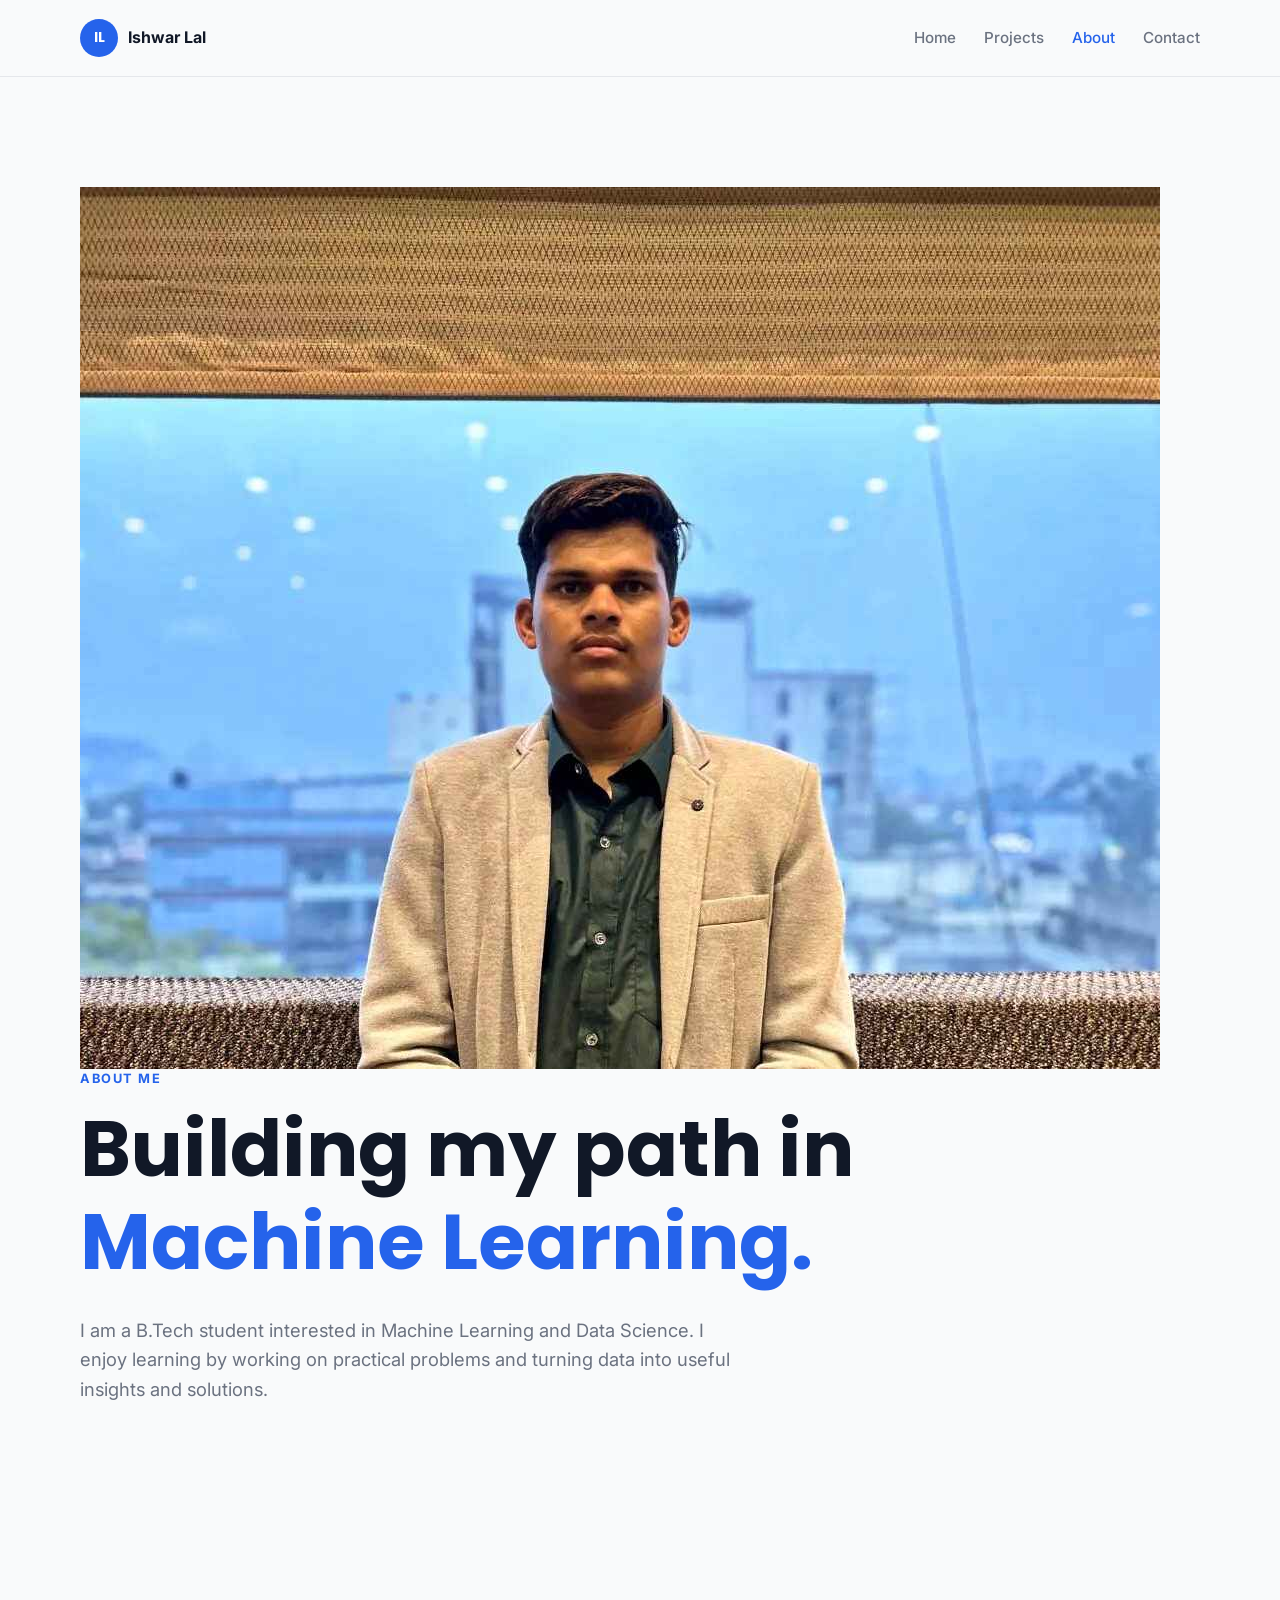
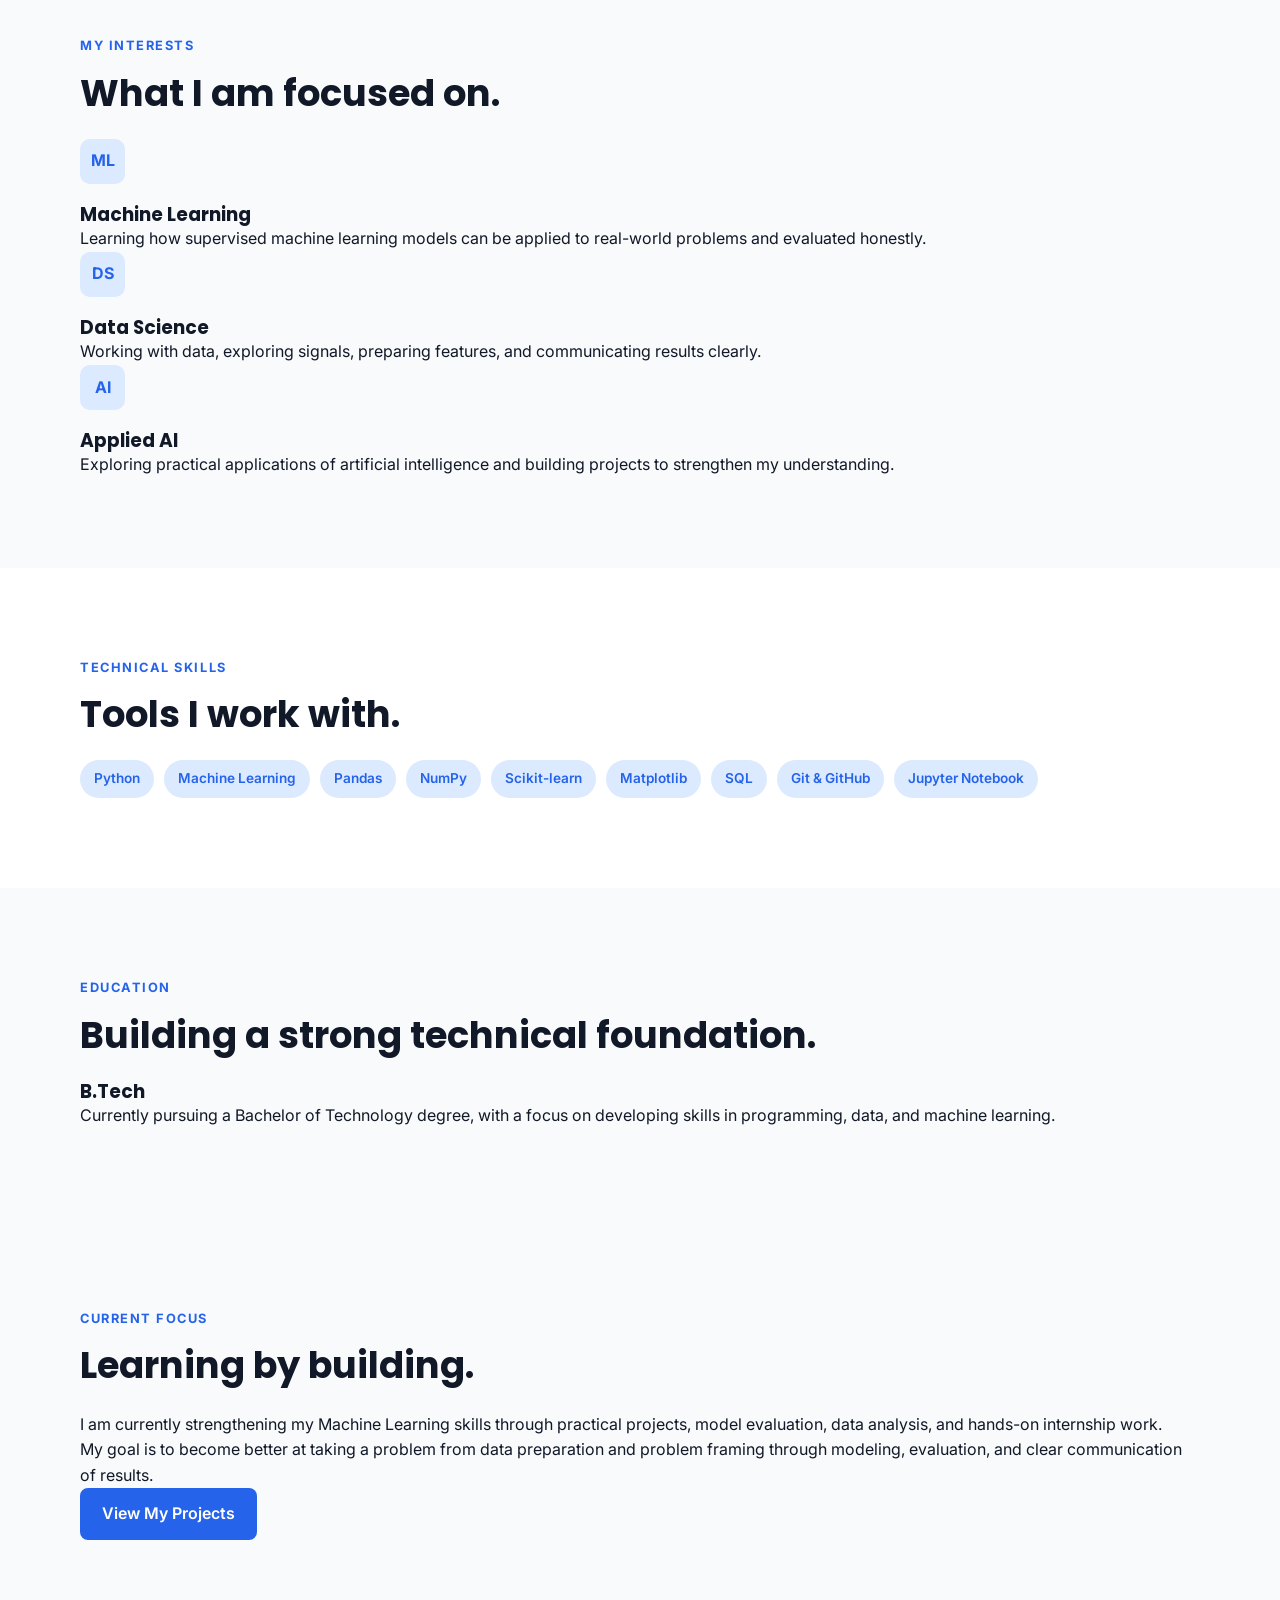
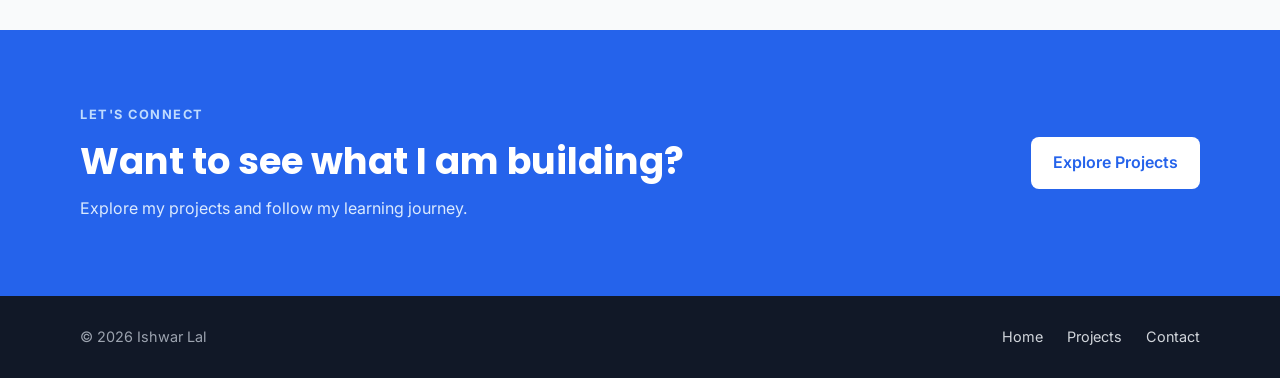
==== about.html @ 66b906fd "Create about page" ====
<!DOCTYPE html>
<html lang="en">
<head>
    <meta charset="UTF-8">
    <meta name="viewport" content="width=device-width, initial-scale=1.0">

    <title>About | Ishwar Lal</title>

    <link rel="stylesheet" href="css/style.css">
</head>

<body>

    <!-- Navigation -->
    <header class="navbar">
        <div class="container nav-content">

            <a href="index.html" class="logo">
                <span class="logo-mark">IL</span>
                <span>Ishwar Lal</span>
            </a>

            <nav>
                <a href="index.html">Home</a>
                <a href="projects.html">Projects</a>
                <a href="about.html" class="active">About</a>
                <a href="contact.html">Contact</a>
            </nav>

        </div>
    </header>


    <main>

        <!-- About Hero -->
        <section class="hero about-hero">

            <div class="container about-intro">

                <div class="about-photo">
                    <img
                        src="profile.jpeg"
                        alt="Ishwar Lal"
                    >
                </div>

                <div class="about-text">

                    <p class="eyebrow">ABOUT ME</p>

                    <h1>
                        Building my path in
                        <span>Machine Learning.</span>
                    </h1>

                    <p class="hero-description">
                        I am a B.Tech student interested in Machine Learning
                        and Data Science. I enjoy learning by working on
                        practical problems and turning data into useful
                        insights and solutions.
                    </p>

                </div>

            </div>

        </section>


        <!-- Interests -->
        <section class="section">

            <div class="container">

                <p class="section-label">MY INTERESTS</p>

                <h2>
                    What I am focused on.
                </h2>

                <div class="about-grid">

                    <div class="about-card">

                        <div class="skill-icon">ML</div>

                        <h3>Machine Learning</h3>

                        <p>
                            Learning how supervised machine learning models
                            can be applied to real-world problems and
                            evaluated honestly.
                        </p>

                    </div>


                    <div class="about-card">

                        <div class="skill-icon">DS</div>

                        <h3>Data Science</h3>

                        <p>
                            Working with data, exploring signals, preparing
                            features, and communicating results clearly.
                        </p>

                    </div>


                    <div class="about-card">

                        <div class="skill-icon">AI</div>

                        <h3>Applied AI</h3>

                        <p>
                            Exploring practical applications of artificial
                            intelligence and building projects to strengthen
                            my understanding.
                        </p>

                    </div>

                </div>

            </div>

        </section>


        <!-- Technical Skills -->
        <section class="section featured-section">

            <div class="container">

                <p class="section-label">TECHNICAL SKILLS</p>

                <h2>
                    Tools I work with.
                </h2>

                <div class="tool-list">

                    <span>Python</span>
                    <span>Machine Learning</span>
                    <span>Pandas</span>
                    <span>NumPy</span>
                    <span>Scikit-learn</span>
                    <span>Matplotlib</span>
                    <span>SQL</span>
                    <span>Git & GitHub</span>
                    <span>Jupyter Notebook</span>

                </div>

            </div>

        </section>


        <!-- Education -->
        <section class="section">

            <div class="container about-wide">

                <p class="section-label">EDUCATION</p>

                <h2>
                    Building a strong technical foundation.
                </h2>

                <div class="education-card">

                    <h3>B.Tech</h3>

                    <p>
                        Currently pursuing a Bachelor of Technology degree,
                        with a focus on developing skills in programming,
                        data, and machine learning.
                    </p>

                </div>

            </div>

        </section>


        <!-- Current Focus -->
        <section class="section current-focus">

            <div class="container about-wide">

                <p class="section-label">CURRENT FOCUS</p>

                <h2>
                    Learning by building.
                </h2>

                <p>
                    I am currently strengthening my Machine Learning skills
                    through practical projects, model evaluation, data
                    analysis, and hands-on internship work.
                </p>

                <p>
                    My goal is to become better at taking a problem from
                    data preparation and problem framing through modeling,
                    evaluation, and clear communication of results.
                </p>

                <a href="projects.html" class="btn btn-primary">
                    View My Projects
                </a>

            </div>

        </section>


        <!-- CTA -->
        <section class="cta-section">

            <div class="container cta-content">

                <div>

                    <p class="section-label">LET'S CONNECT</p>

                    <h2>
                        Want to see what I am building?
                    </h2>

                    <p>
                        Explore my projects and follow my learning journey.
                    </p>

                </div>

                <a href="projects.html" class="btn btn-light">
                    Explore Projects
                </a>

            </div>

        </section>

    </main>


    <!-- Footer -->
    <footer class="footer">

        <div class="container footer-content">

            <p>
                © 2026 Ishwar Lal
            </p>

            <div>
                <a href="index.html">Home</a>
                <a href="projects.html">Projects</a>
                <a href="contact.html">Contact</a>
            </div>

        </div>

    </footer>

</body>
</html>
---- css/style.css ----
@import url('https://fonts.googleapis.com/css2?family=Inter:wght@400;500;600;700&family=Poppins:wght@600;700&display=swap');


/* ==============================
   DESIGN TOKENS
   ============================== */

:root {
    --primary: #2563EB;
    --text: #111827;
    --background: #F9FAFB;
    --accent: #10B981;
    --white: #FFFFFF;
    --border: #E5E7EB;
    --muted: #6B7280;
}


/* ==============================
   RESET
   ============================== */

* {
    margin: 0;
    padding: 0;
    box-sizing: border-box;
}

html {
    scroll-behavior: smooth;
}

body {
    font-family: "Inter", sans-serif;
    color: var(--text);
    background: var(--background);
    line-height: 1.6;
}

a {
    text-decoration: none;
    color: inherit;
}

img {
    max-width: 100%;
    display: block;
}


/* ==============================
   COMMON
   ============================== */

.container {
    width: min(1120px, 90%);
    margin: 0 auto;
}

h1,
h2,
h3 {
    font-family: "Poppins", sans-serif;
    line-height: 1.2;
}

h2 {
    font-size: 2.3rem;
    margin-bottom: 24px;
}

.section {
    padding: 90px 0;
}

.section-label,
.eyebrow {
    color: var(--primary);
    font-size: 0.8rem;
    font-weight: 700;
    letter-spacing: 0.12em;
    margin-bottom: 14px;
}


/* ==============================
   NAVBAR
   ============================== */

.navbar {
    background: var(--background);
    border-bottom: 1px solid var(--border);
    position: sticky;
    top: 0;
    z-index: 100;
}

.nav-content {
    min-height: 76px;
    display: flex;
    align-items: center;
    justify-content: space-between;
}

.logo {
    display: flex;
    align-items: center;
    gap: 10px;
    font-weight: 700;
}

.logo-mark {
    width: 38px;
    height: 38px;
    border-radius: 50%;
    background: var(--primary);
    color: var(--white);
    display: grid;
    place-items: center;
    font-family: "Poppins", sans-serif;
    font-size: 0.85rem;
}

nav {
    display: flex;
    gap: 28px;
}

nav a {
    color: var(--muted);
    font-size: 0.95rem;
    font-weight: 500;
}

nav a:hover,
nav a.active {
    color: var(--primary);
}


/* ==============================
   HERO
   ============================== */

.hero {
    padding: 110px 0;
}

.hero-content {
    display: grid;
    grid-template-columns: 1.5fr 0.8fr;
    gap: 70px;
    align-items: center;
}

.hero h1 {
    font-size: clamp(2.7rem, 6vw, 5rem);
    max-width: 850px;
    margin-bottom: 28px;
}

.hero h1 span {
    color: var(--primary);
}

.hero-description {
    max-width: 650px;
    color: var(--muted);
    font-size: 1.15rem;
    margin-bottom: 32px;
}

.hero-buttons {
    display: flex;
    gap: 14px;
    flex-wrap: wrap;
}


/* ==============================
   BUTTONS
   ============================== */

.btn {
    display: inline-block;
    padding: 13px 22px;
    border-radius: 8px;
    font-weight: 600;
    transition: 0.2s ease;
}

.btn-primary {
    background: var(--primary);
    color: var(--white);
}

.btn-primary:hover {
    transform: translateY(-2px);
    opacity: 0.92;
}

.btn-secondary {
    border: 1px solid var(--border);
    background: var(--white);
    color: var(--text);
}

.btn-secondary:hover {
    border-color: var(--primary);
    color: var(--primary);
}

.btn-light {
    background: var(--white);
    color: var(--primary);
}


/* ==============================
   HERO CARD
   ============================== */

.hero-card {
    background: var(--white);
    border: 1px solid var(--border);
    border-radius: 20px;
    padding: 45px 30px;
    text-align: center;
    box-shadow: 0 20px 50px rgba(17, 24, 39, 0.08);
}

.monogram {
    width: 120px;
    height: 120px;
    border-radius: 50%;
    background: var(--primary);
    color: var(--white);
    display: grid;
    place-items: center;
    margin: 0 auto 25px;
    font-family: "Poppins", sans-serif;
    font-size: 2.4rem;
    font-weight: 700;
}

.hero-card-title {
    font-family: "Poppins", sans-serif;
    font-weight: 700;
    font-size: 1.2rem;
}

.hero-card-text {
    color: var(--accent);
    margin-top: 6px;
}


/* ==============================
   INTRO
   ============================== */

.intro-grid {
    display: grid;
    grid-template-columns: 1fr 1fr;
    gap: 70px;
    align-items: start;
}

.intro-grid p:not(.section-label) {
    color: var(--muted);
    font-size: 1.05rem;
}


/* ==============================
   FEATURED PROJECT
   ============================== */

.featured-section {
    background: var(--white);
}

.section-heading {
    display: flex;
    align-items: end;
    justify-content: space-between;
    gap: 30px;
    margin-bottom: 35px;
}

.text-link {
    color: var(--primary);
    font-weight: 600;
}

.project-card {
    display: grid;
    grid-template-columns: 1.2fr 0.8fr;
    background: var(--background);
    border: 1px solid var(--border);
    border-radius: 18px;
    overflow: hidden;
}

.project-content {
    padding: 50px;
}

.project-tag {
    color: var(--accent);
    font-size: 0.78rem;
    font-weight: 700;
    letter-spacing: 0.08em;
    margin-bottom: 16px;
}

.project-content h3 {
    font-size: 2rem;
    margin-bottom: 18px;
}

.project-content p:not(.project-tag) {
    color: var(--muted);
    margin-bottom: 28px;
}

.project-visual {
    min-height: 330px;
    background: var(--primary);
    display: grid;
    place-items: center;
}

.visual-box {
    width: 150px;
    height: 150px;
    border: 2px solid rgba(255, 255, 255, 0.5);
    border-radius: 20px;
    display: grid;
    place-items: center;
    color: var(--white);
    font-family: "Poppins", sans-serif;
    font-size: 3rem;
    font-weight: 700;
}


/* ==============================
   SKILLS
   ============================== */

.skills-grid {
    display: grid;
    grid-template-columns: repeat(3, 1fr);
    gap: 22px;
    margin-top: 35px;
}

.skill-card {
    background: var(--white);
    border: 1px solid var(--border);
    border-radius: 14px;
    padding: 30px;
}

.skill-icon {
    width: 45px;
    height: 45px;
    border-radius: 10px;
    background: #DBEAFE;
    color: var(--primary);
    display: grid;
    place-items: center;
    font-weight: 700;
    margin-bottom: 20px;
}

.skill-card h3 {
    margin-bottom: 10px;
}

.skill-card p {
    color: var(--muted);
}


/* ==============================
   CTA
   ============================== */

.cta-section {
    background: var(--primary);
    color: var(--white);
    padding: 75px 0;
}

.cta-content {
    display: flex;
    align-items: center;
    justify-content: space-between;
    gap: 40px;
}

.cta-section .section-label {
    color: #BFDBFE;
}

.cta-section h2 {
    margin-bottom: 12px;
}

.cta-section p:not(.section-label) {
    color: #DBEAFE;
}


/* ==============================
   FOOTER
   ============================== */

.footer {
    background: var(--text);
    color: var(--white);
    padding: 28px 0;
}

.footer-content {
    display: flex;
    justify-content: space-between;
    gap: 20px;
    align-items: center;
}

.footer p {
    color: #9CA3AF;
    font-size: 0.9rem;
}

.footer a {
    color: #D1D5DB;
    margin-left: 20px;
    font-size: 0.9rem;
}

.footer a:hover {
    color: var(--white);
}


/* ==============================
   RESPONSIVE
   ============================== */

@media (max-width: 800px) {

    .nav-content {
        flex-direction: column;
        gap: 15px;
        padding: 15px 0;
    }

    nav {
        gap: 16px;
        flex-wrap: wrap;
        justify-content: center;
    }

    .hero {
        padding: 70px 0;
    }

    .hero-content,
    .intro-grid,
    .project-card {
        grid-template-columns: 1fr;
    }

    .hero-card {
        max-width: 400px;
        margin: 0 auto;
    }

    .skills-grid {
        grid-template-columns: 1fr;
    }

    .section-heading {
        align-items: start;
        flex-direction: column;
    }

    .cta-content {
        flex-direction: column;
        align-items: flex-start;
    }

    .project-content {
        padding: 30px;
    }

    .footer-content {
        flex-direction: column;
    }
}
/* ==============================
   PROJECT CASE STUDY
   ============================== */

.case-section {
    padding: 55px 0;
    border-top: 1px solid var(--border);
    max-width: 900px;
}

.case-section h3 {
    font-size: 1.7rem;
    margin-bottom: 18px;
}

.case-section p {
    color: var(--muted);
    max-width: 800px;
    margin-bottom: 16px;
}


/* ==============================
   RESULTS
   ============================== */

.results-grid {
    display: grid;
    grid-template-columns: repeat(3, 1fr);
    gap: 18px;
    margin: 30px 0 20px;
}

.result-card {
    background: var(--background);
    border: 1px solid var(--border);
    border-radius: 14px;
    padding: 28px 20px;
    text-align: center;
}

.result-number {
    display: block;
    color: var(--primary);
    font-family: "Poppins", sans-serif;
    font-size: 2.3rem;
    font-weight: 700;
}

.result-label {
    display: block;
    color: var(--muted);
    font-size: 0.9rem;
    margin-top: 5px;
}

.result-note {
    font-size: 0.9rem;
}


/* ==============================
   ERROR ANALYSIS
   ============================== */

.error-grid {
    display: grid;
    grid-template-columns: repeat(3, 1fr);
    gap: 18px;
    margin-top: 28px;
}

.error-card {
    background: var(--white);
    border: 1px solid var(--border);
    border-radius: 12px;
    padding: 22px;
}

.error-card strong {
    display: block;
    color: var(--primary);
    font-family: "Poppins", sans-serif;
    margin-bottom: 10px;
}

.error-card p {
    font-size: 0.92rem;
    margin-bottom: 0;
}


/* ==============================
   TOOLS
   ============================== */

.tool-list {
    display: flex;
    flex-wrap: wrap;
    gap: 10px;
    margin-top: 20px;
}

.tool-list span {
    background: #DBEAFE;
    color: var(--primary);
    border-radius: 999px;
    padding: 8px 14px;
    font-size: 0.85rem;
    font-weight: 600;
}


/* ==============================
   PROJECT RESPONSIVE
   ============================== */

@media (max-width: 800px) {

    .results-grid,
    .error-grid {
        grid-template-columns: 1fr;
    }

    .case-section {
        padding: 40px 0;
    }
}
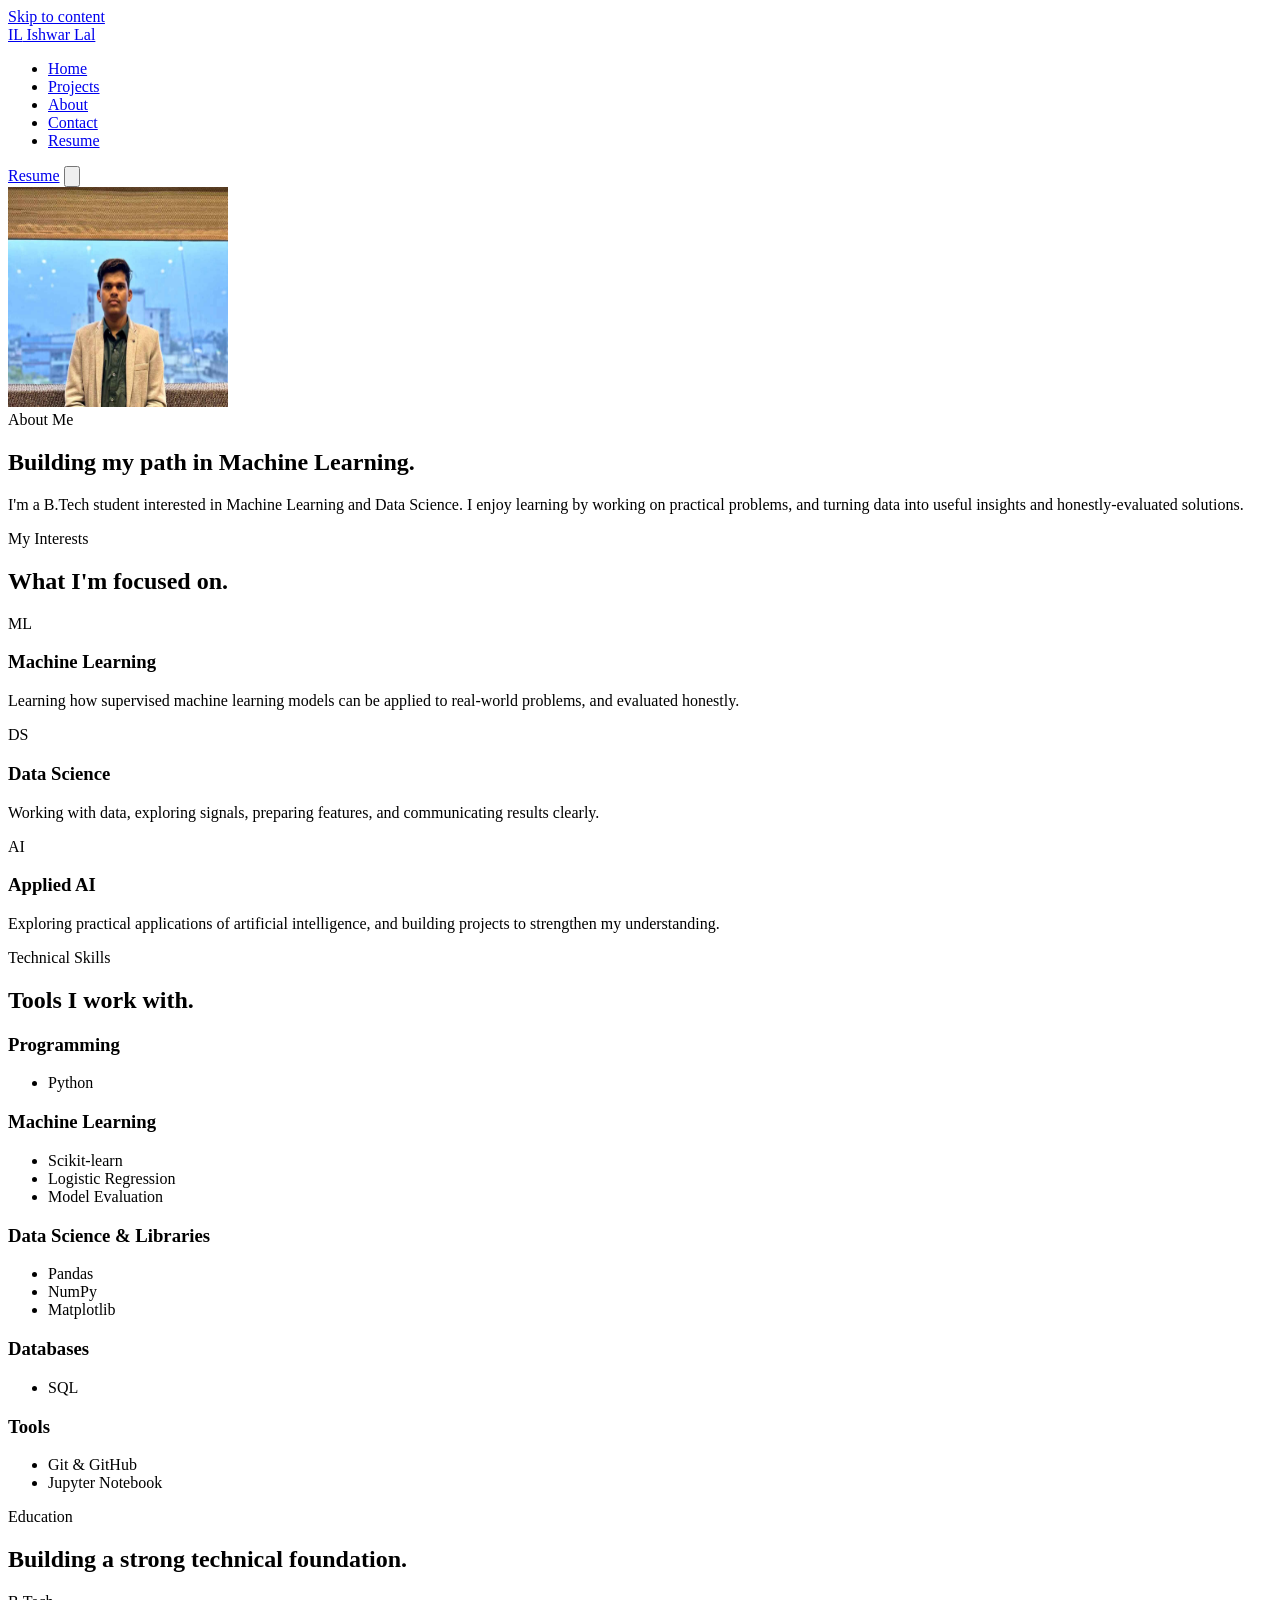
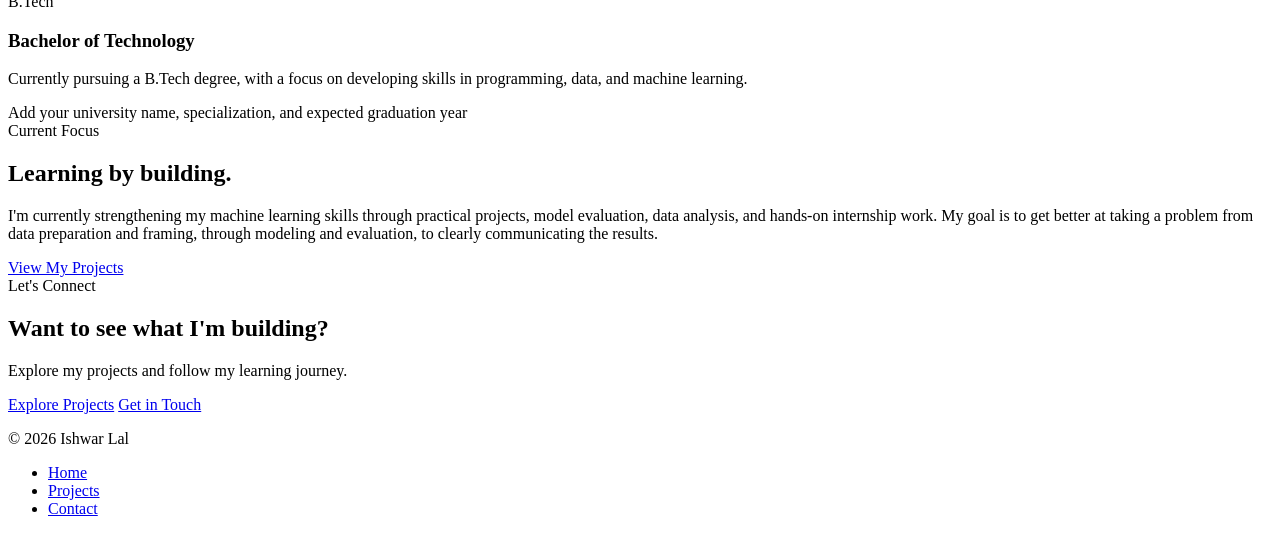
==== commit 21ef43f6: "Refactor about.html with new meta tags and structure Added meta description and preconnect links for" ====
--- a/about.html
+++ b/about.html
@@ -1,274 +1,191 @@
 <!DOCTYPE html>
 <html lang="en">
 <head>
-    <meta charset="UTF-8">
-    <meta name="viewport" content="width=device-width, initial-scale=1.0">
+<meta charset="UTF-8">
+<meta name="viewport" content="width=device-width, initial-scale=1.0">
+<title>About | Ishwar Lal</title>
+<meta name="description" content="About Ishwar Lal — B.Tech student focused on Machine Learning and Data Science, with skills in Python, Scikit-learn, Pandas, and SQL.">
+<link rel="preconnect" href="https://fonts.googleapis.com">
+<link rel="preconnect" href="https://fonts.gstatic.com" crossorigin>
+<link href="https://fonts.googleapis.com/css2?family=Space+Grotesk:wght@500;600;700&family=Inter:wght@400;500;600&family=JetBrains+Mono:wght@400;500;600;700&display=swap" rel="stylesheet">
+<link rel="stylesheet" href="style.css">
+</head>
+<body>
+<a class="skip-link" href="#main">Skip to content</a>
 
-    <title>About | Ishwar Lal</title>
+<header class="site-header">
+  <nav class="nav" aria-label="Primary">
+    <a href="index.html" class="brand">
+      <span class="brand-mark" aria-hidden="true">IL</span>
+      Ishwar Lal
+    </a>
+    <div class="nav-right">
+      <ul class="nav-links" id="nav-links">
+        <li><a href="index.html">Home</a></li>
+        <li><a href="projects.html">Projects</a></li>
+        <li><a href="about.html" aria-current="page">About</a></li>
+        <li><a href="contact.html">Contact</a></li>
+        <li><a class="nav-cta" href="resume.pdf" target="_blank" rel="noopener noreferrer" data-resume-link>Resume</a></li>
+      </ul>
+      <a class="nav-cta desktop-only" href="resume.pdf" target="_blank" rel="noopener noreferrer" data-resume-link>Resume</a>
+      <button class="nav-toggle" id="nav-toggle" aria-label="Toggle navigation menu" aria-expanded="false" aria-controls="nav-links">
+        <svg viewBox="0 0 24 24" fill="none" stroke="currentColor" stroke-width="2" aria-hidden="true"><line x1="3" y1="6" x2="21" y2="6"/><line x1="3" y1="12" x2="21" y2="12"/><line x1="3" y1="18" x2="21" y2="18"/></svg>
+      </button>
+    </div>
+  </nav>
+</header>
 
-    <link rel="stylesheet" href="css/style.css">
-</head>
+<main id="main">
 
-<body>
+  <section>
+    <div class="container">
+      <div class="about-hero reveal">
+        <div class="about-photo">
+          <img src="profile.jpeg" alt="Portrait of Ishwar Lal" width="220" height="220" loading="eager">
+        </div>
+        <div>
+          <span class="eyebrow">About Me</span>
+          <h1>Building my path in Machine Learning.</h1>
+          <p class="lede">I'm a B.Tech student interested in Machine Learning and Data Science. I enjoy learning by working on practical problems, and turning data into useful insights and honestly-evaluated solutions.</p>
+        </div>
+      </div>
+    </div>
+  </section>
 
-    <!-- Navigation -->
-    <header class="navbar">
-        <div class="container nav-content">
+  <!-- INTERESTS -->
+  <section class="section-border-t">
+    <div class="container">
+      <div class="section-head reveal">
+        <span class="eyebrow">My Interests</span>
+        <h2>What I'm focused on.</h2>
+      </div>
+      <div class="tile-grid">
+        <div class="tile reveal">
+          <div class="tile-icon" aria-hidden="true">ML</div>
+          <h3>Machine Learning</h3>
+          <p>Learning how supervised machine learning models can be applied to real-world problems, and evaluated honestly.</p>
+        </div>
+        <div class="tile reveal">
+          <div class="tile-icon" aria-hidden="true">DS</div>
+          <h3>Data Science</h3>
+          <p>Working with data, exploring signals, preparing features, and communicating results clearly.</p>
+        </div>
+        <div class="tile reveal">
+          <div class="tile-icon" aria-hidden="true">AI</div>
+          <h3>Applied AI</h3>
+          <p>Exploring practical applications of artificial intelligence, and building projects to strengthen my understanding.</p>
+        </div>
+      </div>
+    </div>
+  </section>
 
-            <a href="index.html" class="logo">
-                <span class="logo-mark">IL</span>
-                <span>Ishwar Lal</span>
-            </a>
+  <!-- SKILLS -->
+  <section class="section-border-t">
+    <div class="container">
+      <div class="section-head reveal">
+        <span class="eyebrow">Technical Skills</span>
+        <h2>Tools I work with.</h2>
+      </div>
+      <div class="skill-groups">
+        <div class="skill-group reveal">
+          <h3>Programming</h3>
+          <ul class="skill-list">
+            <li>Python</li>
+          </ul>
+        </div>
+        <div class="skill-group reveal">
+          <h3>Machine Learning</h3>
+          <ul class="skill-list">
+            <li>Scikit-learn</li>
+            <li>Logistic Regression</li>
+            <li>Model Evaluation</li>
+          </ul>
+        </div>
+        <div class="skill-group reveal">
+          <h3>Data Science &amp; Libraries</h3>
+          <ul class="skill-list">
+            <li>Pandas</li>
+            <li>NumPy</li>
+            <li>Matplotlib</li>
+          </ul>
+        </div>
+        <div class="skill-group reveal">
+          <h3>Databases</h3>
+          <ul class="skill-list">
+            <li>SQL</li>
+          </ul>
+        </div>
+        <div class="skill-group reveal">
+          <h3>Tools</h3>
+          <ul class="skill-list">
+            <li>Git &amp; GitHub</li>
+            <li>Jupyter Notebook</li>
+          </ul>
+        </div>
+      </div>
+    </div>
+  </section>
 
-            <nav>
-                <a href="index.html">Home</a>
-                <a href="projects.html">Projects</a>
-                <a href="about.html" class="active">About</a>
-                <a href="contact.html">Contact</a>
-            </nav>
+  <!-- EDUCATION -->
+  <section class="section-border-t">
+    <div class="container">
+      <div class="section-head reveal">
+        <span class="eyebrow">Education</span>
+        <h2>Building a strong technical foundation.</h2>
+      </div>
+      <div class="edu-card reveal">
+        <div class="edu-mark" aria-hidden="true">B.Tech</div>
+        <div>
+          <h3>Bachelor of Technology</h3>
+          <p>Currently pursuing a B.Tech degree, with a focus on developing skills in programming, data, and machine learning.</p>
+          <span class="placeholder-text">Add your university name, specialization, and expected graduation year</span>
+        </div>
+      </div>
+    </div>
+  </section>
 
+  <!-- CURRENT FOCUS -->
+  <section class="section-border-t">
+    <div class="container">
+      <div class="section-head reveal">
+        <span class="eyebrow">Current Focus</span>
+        <h2>Learning by building.</h2>
+        <p class="lede">I'm currently strengthening my machine learning skills through practical projects, model evaluation, data analysis, and hands-on internship work. My goal is to get better at taking a problem from data preparation and framing, through modeling and evaluation, to clearly communicating the results.</p>
+        <div class="btn-row">
+          <a href="projects.html" class="btn btn-primary">View My Projects</a>
         </div>
-    </header>
+      </div>
+    </div>
+  </section>
 
+  <!-- CLOSING CTA -->
+  <section class="section-border-t">
+    <div class="container">
+      <div class="cta-band reveal">
+        <span class="eyebrow" style="justify-content:center;">Let's Connect</span>
+        <h2>Want to see what I'm building?</h2>
+        <p class="lede" style="margin-left:auto;margin-right:auto;">Explore my projects and follow my learning journey.</p>
+        <div class="btn-row">
+          <a href="projects.html" class="btn btn-primary">Explore Projects</a>
+          <a href="contact.html" class="btn btn-outline">Get in Touch</a>
+        </div>
+      </div>
+    </div>
+  </section>
 
-    <main>
+</main>
 
-        <!-- About Hero -->
-        <section class="hero about-hero">
+<footer class="site-footer">
+  <div class="container footer-inner">
+    <p>© 2026 Ishwar Lal</p>
+    <ul class="footer-links">
+      <li><a href="index.html">Home</a></li>
+      <li><a href="projects.html">Projects</a></li>
+      <li><a href="contact.html">Contact</a></li>
+    </ul>
+  </div>
+</footer>
 
-            <div class="container about-intro">
-
-                <div class="about-photo">
-                    <img
-                        src="profile.jpeg"
-                        alt="Ishwar Lal"
-                    >
-                </div>
-
-                <div class="about-text">
-
-                    <p class="eyebrow">ABOUT ME</p>
-
-                    <h1>
-                        Building my path in
-                        <span>Machine Learning.</span>
-                    </h1>
-
-                    <p class="hero-description">
-                        I am a B.Tech student interested in Machine Learning
-                        and Data Science. I enjoy learning by working on
-                        practical problems and turning data into useful
-                        insights and solutions.
-                    </p>
-
-                </div>
-
-            </div>
-
-        </section>
-
-
-        <!-- Interests -->
-        <section class="section">
-
-            <div class="container">
-
-                <p class="section-label">MY INTERESTS</p>
-
-                <h2>
-                    What I am focused on.
-                </h2>
-
-                <div class="about-grid">
-
-                    <div class="about-card">
-
-                        <div class="skill-icon">ML</div>
-
-                        <h3>Machine Learning</h3>
-
-                        <p>
-                            Learning how supervised machine learning models
-                            can be applied to real-world problems and
-                            evaluated honestly.
-                        </p>
-
-                    </div>
-
-
-                    <div class="about-card">
-
-                        <div class="skill-icon">DS</div>
-
-                        <h3>Data Science</h3>
-
-                        <p>
-                            Working with data, exploring signals, preparing
-                            features, and communicating results clearly.
-                        </p>
-
-                    </div>
-
-
-                    <div class="about-card">
-
-                        <div class="skill-icon">AI</div>
-
-                        <h3>Applied AI</h3>
-
-                        <p>
-                            Exploring practical applications of artificial
-                            intelligence and building projects to strengthen
-                            my understanding.
-                        </p>
-
-                    </div>
-
-                </div>
-
-            </div>
-
-        </section>
-
-
-        <!-- Technical Skills -->
-        <section class="section featured-section">
-
-            <div class="container">
-
-                <p class="section-label">TECHNICAL SKILLS</p>
-
-                <h2>
-                    Tools I work with.
-                </h2>
-
-                <div class="tool-list">
-
-                    <span>Python</span>
-                    <span>Machine Learning</span>
-                    <span>Pandas</span>
-                    <span>NumPy</span>
-                    <span>Scikit-learn</span>
-                    <span>Matplotlib</span>
-                    <span>SQL</span>
-                    <span>Git & GitHub</span>
-                    <span>Jupyter Notebook</span>
-
-                </div>
-
-            </div>
-
-        </section>
-
-
-        <!-- Education -->
-        <section class="section">
-
-            <div class="container about-wide">
-
-                <p class="section-label">EDUCATION</p>
-
-                <h2>
-                    Building a strong technical foundation.
-                </h2>
-
-                <div class="education-card">
-
-                    <h3>B.Tech</h3>
-
-                    <p>
-                        Currently pursuing a Bachelor of Technology degree,
-                        with a focus on developing skills in programming,
-                        data, and machine learning.
-                    </p>
-
-                </div>
-
-            </div>
-
-        </section>
-
-
-        <!-- Current Focus -->
-        <section class="section current-focus">
-
-            <div class="container about-wide">
-
-                <p class="section-label">CURRENT FOCUS</p>
-
-                <h2>
-                    Learning by building.
-                </h2>
-
-                <p>
-                    I am currently strengthening my Machine Learning skills
-                    through practical projects, model evaluation, data
-                    analysis, and hands-on internship work.
-                </p>
-
-                <p>
-                    My goal is to become better at taking a problem from
-                    data preparation and problem framing through modeling,
-                    evaluation, and clear communication of results.
-                </p>
-
-                <a href="projects.html" class="btn btn-primary">
-                    View My Projects
-                </a>
-
-            </div>
-
-        </section>
-
-
-        <!-- CTA -->
-        <section class="cta-section">
-
-            <div class="container cta-content">
-
-                <div>
-
-                    <p class="section-label">LET'S CONNECT</p>
-
-                    <h2>
-                        Want to see what I am building?
-                    </h2>
-
-                    <p>
-                        Explore my projects and follow my learning journey.
-                    </p>
-
-                </div>
-
-                <a href="projects.html" class="btn btn-light">
-                    Explore Projects
-                </a>
-
-            </div>
-
-        </section>
-
-    </main>
-
-
-    <!-- Footer -->
-    <footer class="footer">
-
-        <div class="container footer-content">
-
-            <p>
-                © 2026 Ishwar Lal
-            </p>
-
-            <div>
-                <a href="index.html">Home</a>
-                <a href="projects.html">Projects</a>
-                <a href="contact.html">Contact</a>
-            </div>
-
-        </div>
-
-    </footer>
-
+<script src="script.js"></script>
 </body>
 </html>
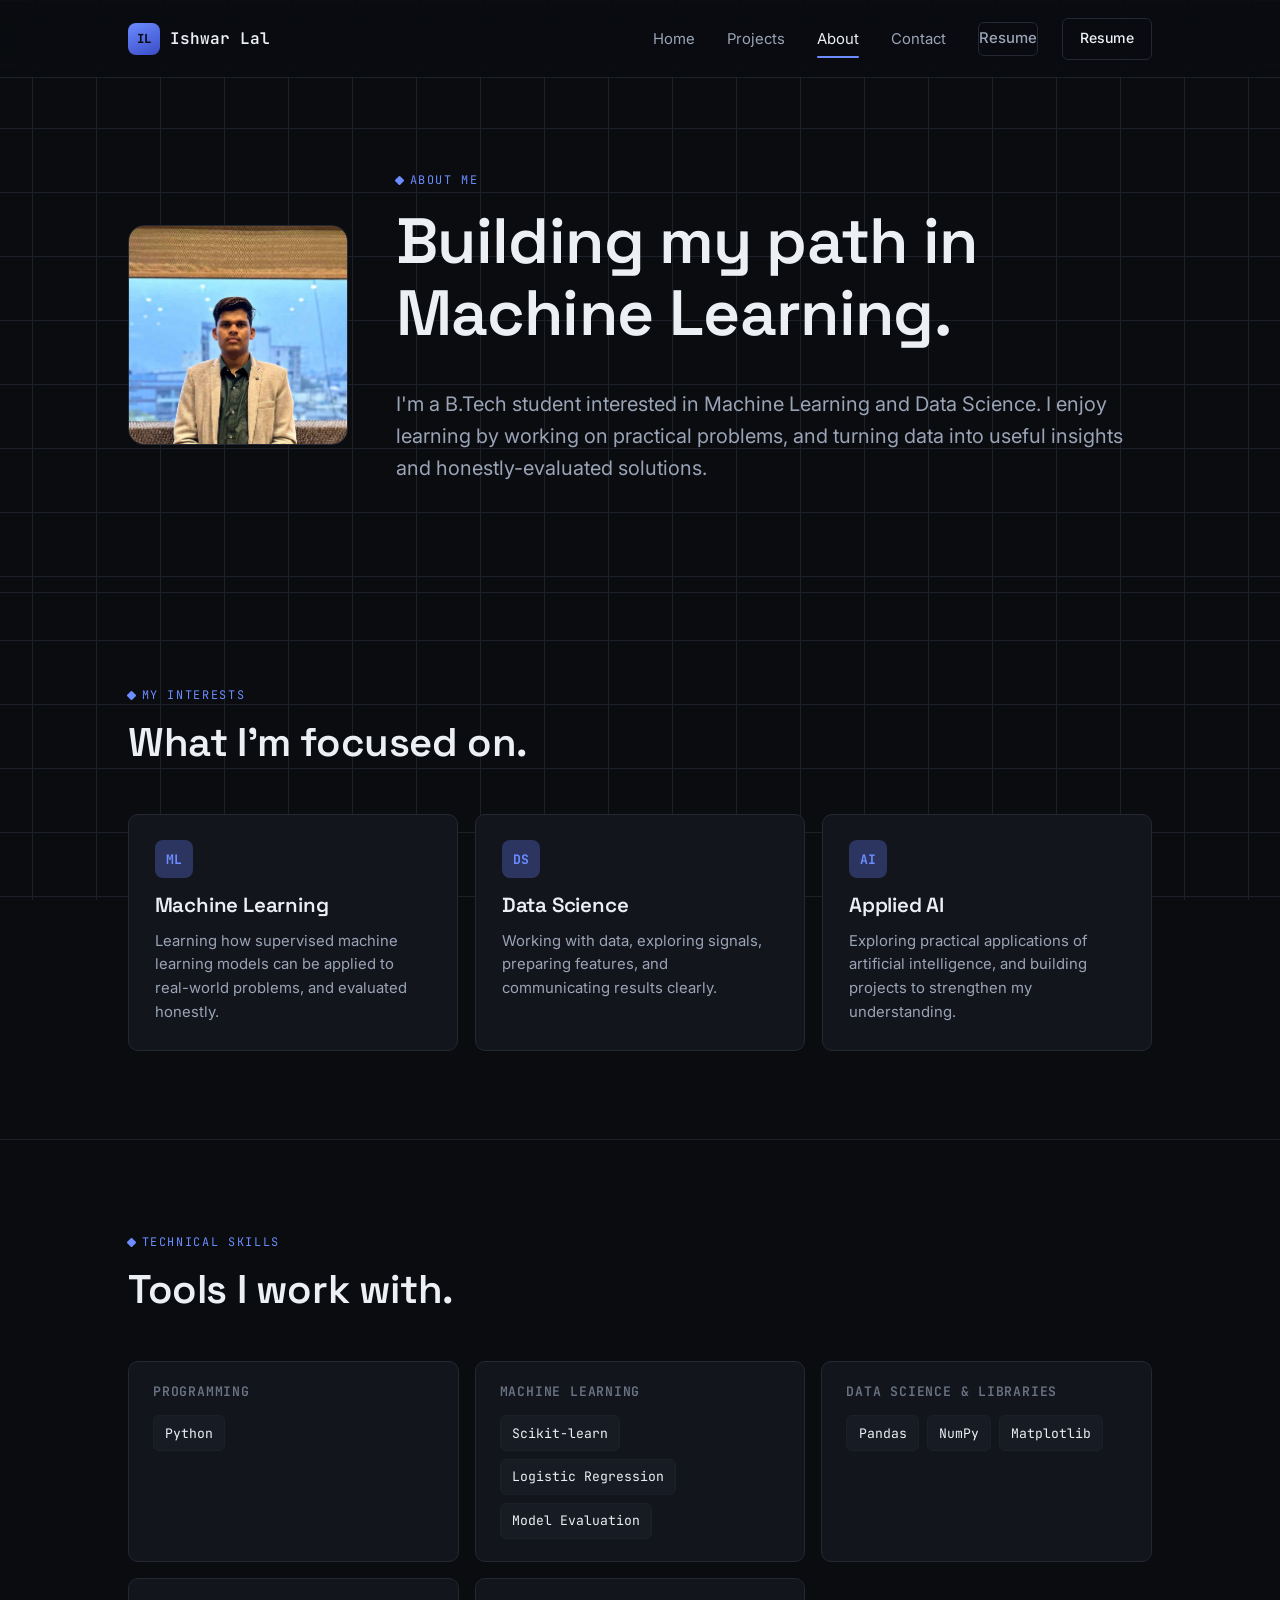
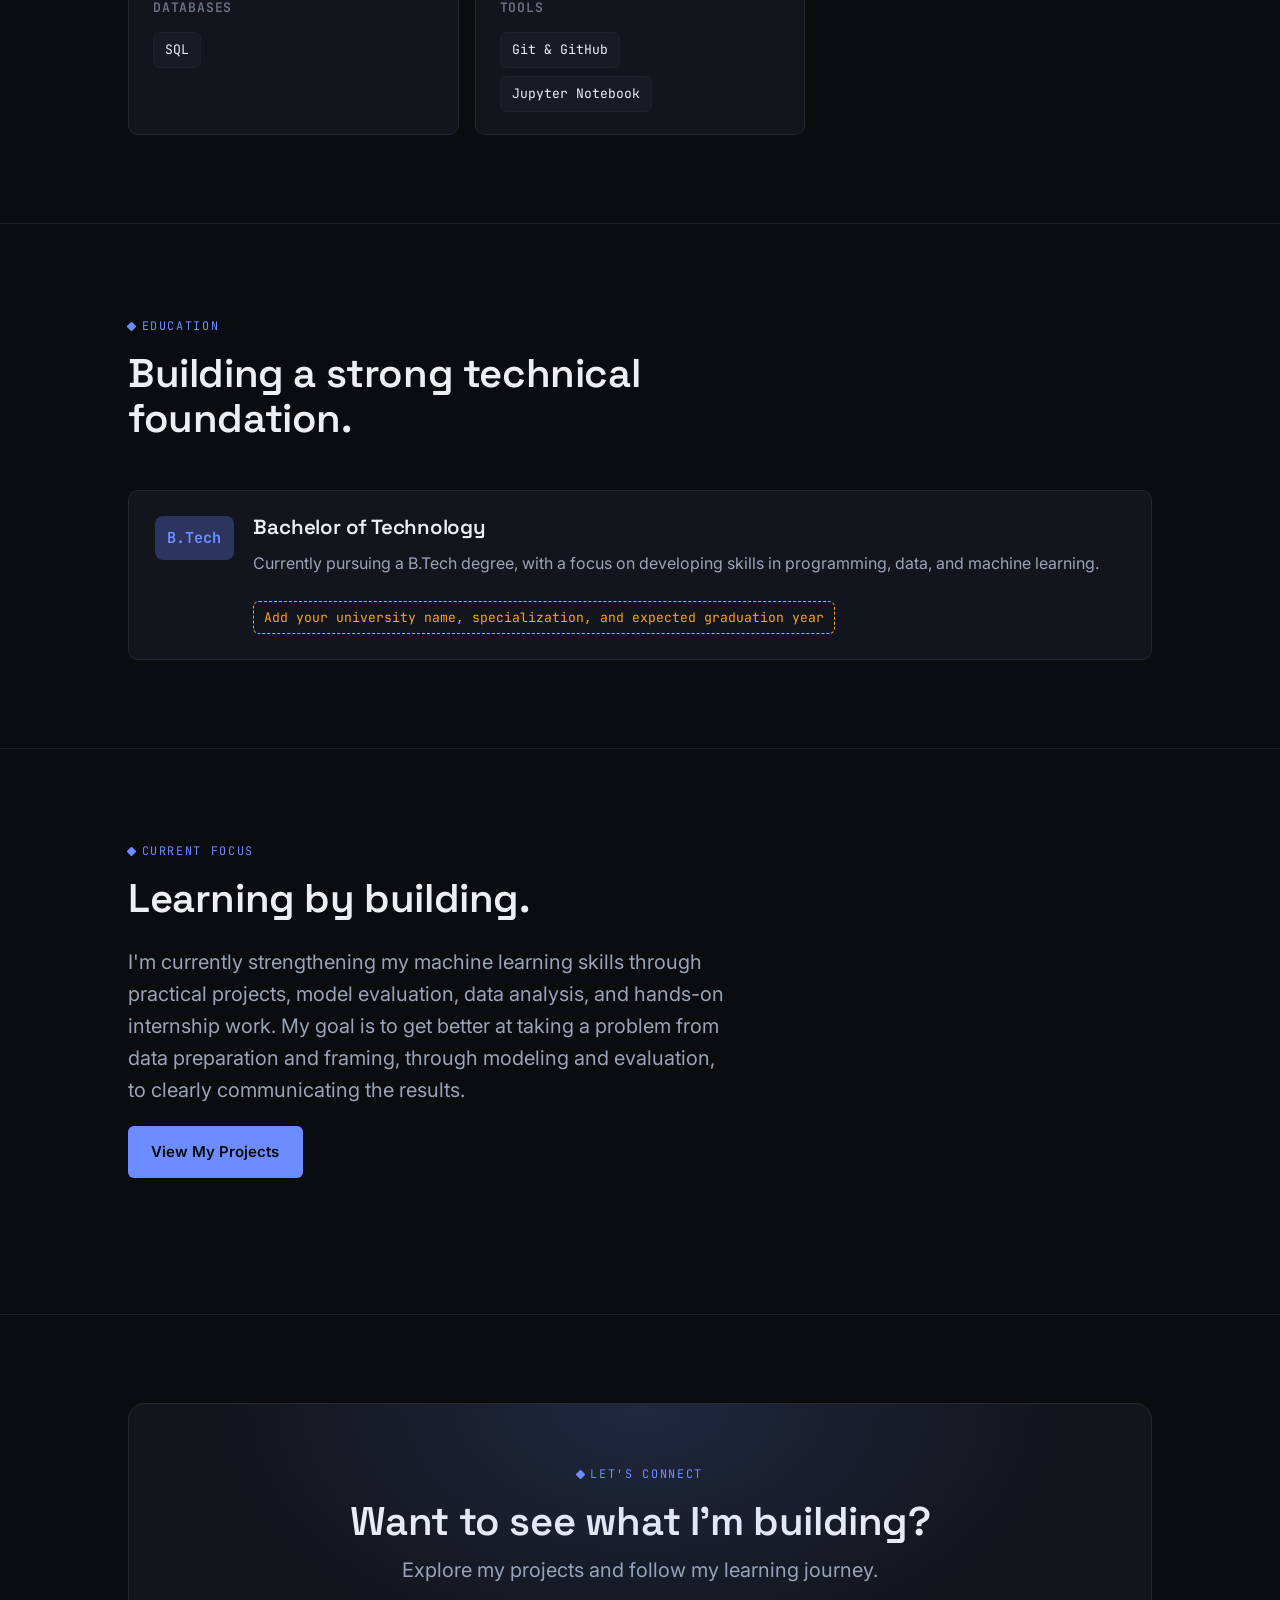
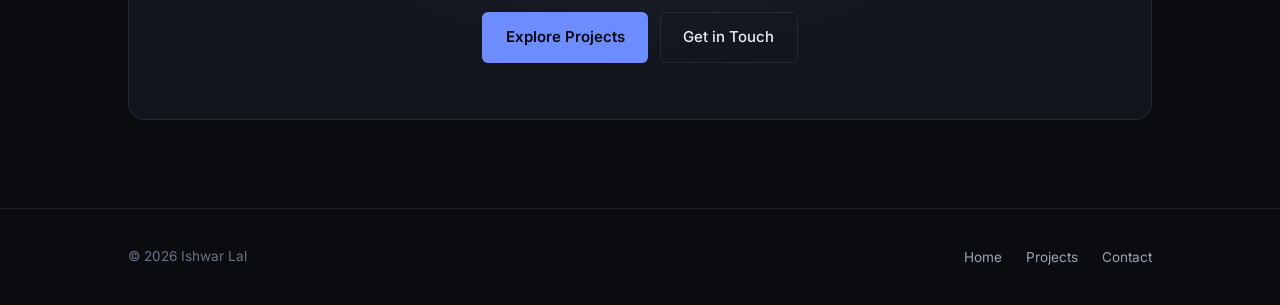
==== commit 63de2c61: "Change Resume link to mobile-resume-item class" ====
--- a/about.html
+++ b/about.html
@@ -25,7 +25,7 @@
         <li><a href="projects.html">Projects</a></li>
         <li><a href="about.html" aria-current="page">About</a></li>
         <li><a href="contact.html">Contact</a></li>
-        <li><a class="nav-cta" href="resume.pdf" target="_blank" rel="noopener noreferrer" data-resume-link>Resume</a></li>
+        <li class="mobile-resume-item"><a class="nav-cta" href="resume.pdf" target="_blank" rel="noopener noreferrer" data-resume-link>Resume</a></li>
       </ul>
       <a class="nav-cta desktop-only" href="resume.pdf" target="_blank" rel="noopener noreferrer" data-resume-link>Resume</a>
       <button class="nav-toggle" id="nav-toggle" aria-label="Toggle navigation menu" aria-expanded="false" aria-controls="nav-links">
--- a/style.css
+++ b/style.css
@@ -0,0 +1,521 @@
+/* ============================================================
+   Ishwar Lal — Portfolio
+   Design tokens
+   ============================================================ */
+:root{
+  /* Color */
+  --bg:            #0A0C10;
+  --bg-raised:     #12151C;
+  --bg-raised-2:   #171B24;
+  --border:        #232833;
+  --border-soft:   #1B2029;
+  --text-primary:  #ECEFF4;
+  --text-secondary:#9AA4B6;
+  --text-muted:    #6B7484;
+  --signal:        #6C8CFF;   /* indigo — baseline / clean signal */
+  --signal-dim:    #2B3560;
+  --flag:          #F5A623;   /* amber — flagged / anomalous data */
+  --flag-dim:      #4A3A19;
+  --good:          #4ADE9A;
+
+  /* Type */
+  --font-display: 'Space Grotesk', 'Segoe UI', sans-serif;
+  --font-body:    'Inter', 'Segoe UI', sans-serif;
+  --font-mono:    'JetBrains Mono', 'Consolas', monospace;
+
+  /* Layout */
+  --max-w: 1120px;
+  --gutter: clamp(1.25rem, 4vw, 3rem);
+  --radius-sm: 6px;
+  --radius-md: 10px;
+  --radius-lg: 16px;
+
+  /* Motion */
+  --ease: cubic-bezier(.22,.61,.36,1);
+  --dur-fast: 160ms;
+  --dur-med: 420ms;
+}
+
+*, *::before, *::after{ box-sizing: border-box; }
+html{ scroll-behavior: smooth; }
+@media (prefers-reduced-motion: reduce){
+  html{ scroll-behavior: auto; }
+  *, *::before, *::after{
+    animation-duration: 0.001ms !important;
+    animation-iteration-count: 1 !important;
+    transition-duration: 0.001ms !important;
+    scroll-behavior: auto !important;
+  }
+}
+
+body{
+  margin:0;
+  background: var(--bg);
+  color: var(--text-primary);
+  font-family: var(--font-body);
+  font-size: 16px;
+  line-height: 1.6;
+  -webkit-font-smoothing: antialiased;
+  background-image:
+    linear-gradient(var(--border-soft) 1px, transparent 1px),
+    linear-gradient(90deg, var(--border-soft) 1px, transparent 1px);
+  background-size: 64px 64px;
+  background-position: center top;
+  background-attachment: fixed;
+}
+
+img{ max-width:100%; display:block; }
+a{ color: inherit; text-decoration: none; }
+
+::selection{ background: var(--signal); color: #05070A; }
+
+:focus-visible{
+  outline: 2px solid var(--signal);
+  outline-offset: 3px;
+  border-radius: 3px;
+}
+
+.container{
+  max-width: var(--max-w);
+  margin: 0 auto;
+  padding: 0 var(--gutter);
+}
+
+.skip-link{
+  position:absolute; left:-999px; top:0;
+  background: var(--signal); color:#05070A;
+  padding: .75rem 1.25rem; border-radius: 0 0 var(--radius-sm) 0;
+  font-family: var(--font-mono); font-size: .85rem; z-index: 200;
+}
+.skip-link:focus{ left:0; }
+
+/* ============================================================
+   Type scale
+   ============================================================ */
+h1,h2,h3,h4{
+  font-family: var(--font-display);
+  font-weight: 600;
+  line-height: 1.12;
+  letter-spacing: -0.01em;
+  margin: 0 0 .6em;
+}
+h1{ font-size: clamp(2.3rem, 5.2vw, 4rem); }
+h2{ font-size: clamp(1.6rem, 3.2vw, 2.5rem); }
+h3{ font-size: clamp(1.05rem, 1.6vw, 1.3rem); }
+p{ margin: 0 0 1em; color: var(--text-secondary); }
+.lede{ font-size: clamp(1.05rem, 1.6vw, 1.25rem); color: var(--text-secondary); max-width: 62ch; }
+
+.eyebrow{
+  display:inline-flex; align-items:center; gap:.55em;
+  font-family: var(--font-mono);
+  font-size: .74rem;
+  letter-spacing: .14em;
+  text-transform: uppercase;
+  color: var(--signal);
+  margin-bottom: 1rem;
+}
+.eyebrow::before{
+  content:""; width: 7px; height:7px; border-radius:1px;
+  background: var(--signal);
+  transform: rotate(45deg);
+  flex-shrink:0;
+}
+
+/* ============================================================
+   Nav
+   ============================================================ */
+.site-header{
+  position: sticky; top:0; z-index: 100;
+  background: rgba(10,12,16,.78);
+  backdrop-filter: blur(14px) saturate(140%);
+  -webkit-backdrop-filter: blur(14px) saturate(140%);
+  border-bottom: 1px solid var(--border-soft);
+}
+.nav{
+  display:flex; align-items:center; justify-content:space-between;
+  padding: 1.1rem var(--gutter);
+  max-width: var(--max-w); margin: 0 auto;
+}
+.brand{
+  display:flex; align-items:center; gap:.6rem;
+  font-family: var(--font-mono); font-weight:600; font-size: 1rem;
+  color: var(--text-primary);
+}
+.brand-mark{
+  width: 32px; height:32px; border-radius: 8px;
+  background: linear-gradient(155deg, var(--signal), #3A4CC7);
+  display:flex; align-items:center; justify-content:center;
+  font-family: var(--font-mono); font-size:.78rem; font-weight:700;
+  color:#05070A;
+}
+.nav-links{
+  display:flex; align-items:center; gap: 2rem;
+  list-style:none; margin:0; padding:0;
+}
+.nav-links a{
+  font-size: .93rem; color: var(--text-secondary);
+  position:relative; padding: .25rem 0;
+  transition: color var(--dur-fast) var(--ease);
+}
+.nav-links a:hover, .nav-links a[aria-current="page"]{ color: var(--text-primary); }
+.nav-links a[aria-current="page"]::after{
+  content:""; position:absolute; left:0; right:0; bottom:-6px; height:2px;
+  background: var(--signal); border-radius: 2px;
+}
+.nav-cta{
+  display:inline-flex; align-items:center; gap:.5rem;
+  padding: .55rem 1.05rem;
+  border: 1px solid var(--border);
+  border-radius: var(--radius-sm);
+  font-size: .88rem; font-weight:500;
+  color: var(--text-primary);
+  transition: border-color var(--dur-fast) var(--ease), background var(--dur-fast) var(--ease);
+}
+.nav-cta:hover{ border-color: var(--signal); background: var(--signal-dim); }
+.nav-right{ display:flex; align-items:center; gap:1.5rem; }
+
+.nav-toggle{
+  display:none; background:none; border:1px solid var(--border);
+  border-radius: var(--radius-sm); width:40px; height:40px;
+  color: var(--text-primary); cursor:pointer;
+  align-items:center; justify-content:center;
+}
+.nav-toggle svg{ width:20px; height:20px; }
+
+@media (max-width: 860px){
+  .nav-links{
+    position: fixed; inset: 64px 0 0 0;
+    background: rgba(10,12,16,.98);
+    backdrop-filter: blur(16px);
+    flex-direction: column; justify-content:flex-start;
+    padding: 2rem var(--gutter);
+    gap: 1.5rem;
+    transform: translateY(-8px);
+    opacity:0; visibility:hidden;
+    transition: opacity var(--dur-med) var(--ease), transform var(--dur-med) var(--ease), visibility var(--dur-med);
+  }
+  .nav-links.is-open{ opacity:1; visibility:visible; transform: translateY(0); }
+  .nav-links a{ font-size: 1.15rem; }
+  .nav-cta.desktop-only{ display:none; }
+  .nav-toggle{ display:inline-flex; }
+}
+
+/* ============================================================
+   Buttons
+   ============================================================ */
+.btn-row{ display:flex; flex-wrap:wrap; gap: .75rem; }
+.btn{
+  display:inline-flex; align-items:center; gap:.55rem;
+  padding: .8rem 1.4rem;
+  border-radius: var(--radius-sm);
+  font-family: var(--font-body);
+  font-weight: 500; font-size: .94rem;
+  border: 1px solid transparent;
+  cursor:pointer;
+  transition: transform var(--dur-fast) var(--ease), border-color var(--dur-fast) var(--ease), background var(--dur-fast) var(--ease), color var(--dur-fast) var(--ease);
+}
+.btn:hover{ transform: translateY(-1px); }
+.btn-primary{
+  background: var(--signal); color: #05070A; font-weight:600;
+}
+.btn-primary:hover{ background:#7C99FF; }
+.btn-outline{
+  border-color: var(--border); color: var(--text-primary); background: transparent;
+}
+.btn-outline:hover{ border-color: var(--signal); color: var(--signal); }
+.btn-ghost{
+  color: var(--text-secondary); padding-left:.3rem; padding-right:.3rem;
+}
+.btn-ghost:hover{ color: var(--text-primary); }
+.btn svg{ width:16px; height:16px; flex-shrink:0; }
+
+/* ============================================================
+   Hero
+   ============================================================ */
+.hero{
+  padding: clamp(3.5rem, 9vw, 7rem) 0 clamp(2.5rem, 6vw, 4rem);
+  display:grid; grid-template-columns: 1.15fr .85fr; gap: clamp(2rem, 5vw, 4rem);
+  align-items:center;
+}
+.hero-copy h1{ max-width: 15ch; }
+.hero-copy .lede{ margin-bottom: 2rem; }
+
+.hero-panel{
+  background: var(--bg-raised);
+  border: 1px solid var(--border);
+  border-radius: var(--radius-lg);
+  padding: 1.5rem;
+  position: relative;
+  overflow:hidden;
+}
+.hero-panel::before{
+  content:""; position:absolute; inset:0;
+  background: radial-gradient(120% 100% at 100% 0%, rgba(108,140,255,.14), transparent 60%);
+  pointer-events:none;
+}
+.readout-head{
+  display:flex; align-items:center; justify-content:space-between;
+  font-family: var(--font-mono); font-size:.72rem; color: var(--text-muted);
+  letter-spacing:.08em; text-transform:uppercase;
+  margin-bottom: 1.1rem;
+}
+.readout-dot{
+  width:7px; height:7px; border-radius:50%; background: var(--good);
+  display:inline-block; margin-right:.5rem;
+  box-shadow: 0 0 0 3px rgba(74,222,154,.15);
+}
+.readout-grid{
+  display:grid; grid-template-columns: 1fr 1fr; gap: 1px;
+  background: var(--border-soft); border-radius: var(--radius-md); overflow:hidden;
+}
+.readout-cell{
+  background: var(--bg-raised-2); padding: 1rem 1.1rem;
+}
+.readout-cell .val{
+  font-family: var(--font-mono); font-size: 1.5rem; font-weight:600;
+  color: var(--text-primary);
+}
+.readout-cell .val.flag{ color: var(--flag); }
+.readout-cell .val.signal{ color: var(--signal); }
+.readout-cell .lbl{
+  font-size: .74rem; color: var(--text-muted); margin-top:.25rem;
+}
+.readout-foot{
+  font-family: var(--font-mono); font-size:.72rem; color: var(--text-muted);
+  margin-top: 1rem; padding-top: 1rem; border-top: 1px solid var(--border-soft);
+}
+
+@media (max-width: 860px){
+  .hero{ grid-template-columns: 1fr; }
+}
+
+/* ============================================================
+   Sections
+   ============================================================ */
+section{ padding: clamp(3rem, 7vw, 5.5rem) 0; }
+.section-border-t{ border-top: 1px solid var(--border-soft); }
+.section-head{ max-width: 60ch; margin-bottom: clamp(2rem, 5vw, 3rem); }
+
+.reveal{
+  opacity:0; transform: translateY(16px);
+  transition: opacity var(--dur-med) var(--ease), transform var(--dur-med) var(--ease);
+}
+.reveal.is-visible{ opacity:1; transform:none; }
+
+/* ============================================================
+   Cards: interest / skill tiles
+   ============================================================ */
+.tile-grid{ display:grid; grid-template-columns: repeat(3, 1fr); gap: 1.1rem; }
+.tile{
+  background: var(--bg-raised);
+  border: 1px solid var(--border);
+  border-radius: var(--radius-md);
+  padding: 1.6rem;
+  transition: border-color var(--dur-fast) var(--ease), transform var(--dur-fast) var(--ease);
+}
+.tile:hover{ border-color: var(--signal); transform: translateY(-2px); }
+.tile-icon{
+  width:38px; height:38px; border-radius: 8px;
+  display:flex; align-items:center; justify-content:center;
+  background: var(--signal-dim); color: var(--signal);
+  font-family: var(--font-mono); font-weight:700; font-size:.82rem;
+  margin-bottom: 1rem;
+}
+.tile p{ margin:0; font-size: .93rem; }
+
+@media (max-width: 760px){ .tile-grid{ grid-template-columns: 1fr; } }
+
+/* ============================================================
+   Skill categories
+   ============================================================ */
+.skill-groups{ display:grid; grid-template-columns: repeat(3, 1fr); gap: 1rem; }
+.skill-group{
+  background: var(--bg-raised); border:1px solid var(--border); border-radius: var(--radius-md);
+  padding: 1.4rem 1.5rem;
+}
+.skill-group h3{
+  font-family: var(--font-mono); font-size: .82rem; letter-spacing:.06em;
+  text-transform: uppercase; color: var(--text-muted); margin-bottom: 1rem; font-weight:600;
+}
+.skill-list{ display:flex; flex-wrap:wrap; gap:.5rem; list-style:none; margin:0; padding:0; }
+.skill-list li{
+  font-family: var(--font-mono); font-size: .82rem;
+  padding: .4rem .7rem;
+  background: var(--bg-raised-2); border: 1px solid var(--border-soft);
+  border-radius: var(--radius-sm); color: var(--text-primary);
+}
+@media (max-width: 860px){ .skill-groups{ grid-template-columns: 1fr 1fr; } }
+@media (max-width: 560px){ .skill-groups{ grid-template-columns: 1fr; } }
+
+/* ============================================================
+   Featured project card (home)
+   ============================================================ */
+.feature-card{
+  display:grid; grid-template-columns: .9fr 1.1fr;
+  background: var(--bg-raised); border: 1px solid var(--border);
+  border-radius: var(--radius-lg); overflow:hidden;
+}
+.feature-visual{
+  background:
+    radial-gradient(80% 80% at 20% 20%, rgba(108,140,255,.22), transparent 60%),
+    linear-gradient(160deg, var(--bg-raised-2), var(--bg));
+  border-right: 1px solid var(--border);
+  padding: 2rem; display:flex; flex-direction:column; justify-content:space-between;
+  min-height: 220px;
+}
+.feature-tag{
+  font-family: var(--font-mono); font-size:.7rem; letter-spacing:.1em; text-transform:uppercase;
+  color: var(--text-muted);
+}
+.feature-mark{
+  font-family: var(--font-display); font-size: 2.4rem; font-weight:700; color: var(--signal);
+}
+.feature-body{ padding: 2rem; }
+.feature-body h3{ font-size: clamp(1.2rem, 2vw, 1.5rem); }
+.stat-row{ display:flex; gap: 1.5rem; margin: 1.2rem 0 1.5rem; flex-wrap:wrap; }
+.stat{ font-family: var(--font-mono); }
+.stat .n{ font-size: 1.3rem; font-weight:700; color: var(--text-primary); display:block; }
+.stat .l{ font-size: .72rem; color: var(--text-muted); text-transform:uppercase; letter-spacing:.06em; }
+
+@media (max-width: 760px){
+  .feature-card{ grid-template-columns: 1fr; }
+  .feature-visual{ border-right:none; border-bottom: 1px solid var(--border); min-height: 140px; }
+}
+
+/* ============================================================
+   Case study (projects page)
+   ============================================================ */
+.case-block{
+  display:grid; grid-template-columns: 90px 1fr; gap: 1.5rem;
+  padding: 2rem 0;
+  border-top: 1px solid var(--border-soft);
+}
+.case-block:first-of-type{ border-top:none; }
+.case-num{
+  font-family: var(--font-mono); color: var(--text-muted); font-size: .82rem; padding-top:.3rem;
+}
+.case-num span{ display:block; color: var(--signal); font-size: .72rem; letter-spacing:.08em; margin-bottom:.4rem; text-transform:uppercase; }
+
+.result-strip{
+  display:flex; gap: 1px; background: var(--border-soft);
+  border-radius: var(--radius-md); overflow:hidden; margin: 1.2rem 0 1.4rem;
+  flex-wrap:wrap;
+}
+.result-cell{
+  background: var(--bg-raised); padding: 1.1rem 1.3rem; flex: 1 1 140px;
+}
+.result-cell .n{ font-family: var(--font-mono); font-size: 1.6rem; font-weight:700; color: var(--signal); }
+.result-cell .l{ font-size: .78rem; color: var(--text-muted); margin-top:.2rem; }
+
+.error-cards{ display:grid; grid-template-columns: repeat(3, 1fr); gap: 1rem; margin-top: 1.2rem; }
+.error-card{
+  background: var(--bg-raised); border: 1px solid var(--border); border-left: 3px solid var(--flag);
+  border-radius: var(--radius-sm); padding: 1.1rem 1.2rem;
+}
+.error-card .tag{
+  font-family: var(--font-mono); font-size: .68rem; text-transform:uppercase; letter-spacing:.08em;
+  color: var(--flag); display:block; margin-bottom:.5rem;
+}
+.error-card p{ font-size: .88rem; margin:0; color: var(--text-secondary); }
+@media (max-width: 860px){ .error-cards{ grid-template-columns: 1fr; } }
+@media (max-width: 620px){ .case-block{ grid-template-columns: 1fr; } .case-num{ padding-top:0; } }
+
+.chip-row{ display:flex; flex-wrap:wrap; gap: .55rem; margin-top: .8rem; }
+.chip{
+  font-family: var(--font-mono); font-size: .78rem; padding: .4rem .75rem;
+  background: var(--bg-raised-2); border:1px solid var(--border-soft); border-radius: 999px;
+  color: var(--text-secondary);
+}
+
+.project-placeholder{
+  border: 1px dashed var(--border); border-radius: var(--radius-md);
+  padding: 2rem; margin-top: 2rem; text-align:center;
+}
+.project-placeholder p{ margin: 0; font-size: .92rem; }
+
+/* ============================================================
+   Contact cards
+   ============================================================ */
+.contact-grid{ display:grid; grid-template-columns: repeat(2, 1fr); gap: 1.1rem; }
+.contact-card{
+  background: var(--bg-raised); border: 1px solid var(--border); border-radius: var(--radius-md);
+  padding: 1.6rem; transition: border-color var(--dur-fast) var(--ease);
+}
+.contact-card:hover{ border-color: var(--signal); }
+.contact-card .tile-icon{ margin-bottom: 1.1rem; }
+.contact-card a.link{ color: var(--signal); font-size: .92rem; font-weight:500; }
+.contact-card a.link:hover{ text-decoration: underline; }
+@media (max-width: 700px){ .contact-grid{ grid-template-columns: 1fr; } }
+
+/* ============================================================
+   About page specifics
+   ============================================================ */
+.about-hero{
+  display:grid; grid-template-columns: 220px 1fr; gap: clamp(1.5rem, 4vw, 3rem); align-items:center;
+}
+.about-photo{
+  width: 100%; aspect-ratio: 1; border-radius: var(--radius-lg);
+  overflow:hidden; border: 1px solid var(--border);
+  background: var(--bg-raised);
+}
+.about-photo img{ width:100%; height:100%; object-fit: cover; }
+@media (max-width: 700px){ .about-hero{ grid-template-columns: 1fr; } .about-photo{ max-width: 160px; } }
+
+.edu-card{
+  background: var(--bg-raised); border:1px solid var(--border); border-radius: var(--radius-md);
+  padding: 1.6rem; display:flex; gap: 1.2rem; align-items:flex-start;
+}
+.edu-mark{
+  font-family: var(--font-mono); font-weight:700; font-size: .95rem;
+  color: var(--signal); background: var(--signal-dim);
+  border-radius: 8px; padding: .6rem .8rem; flex-shrink:0;
+}
+.placeholder-text{
+  color: var(--flag); font-size: .82rem; font-family: var(--font-mono);
+  border: 1px dashed var(--flag); border-radius: var(--radius-sm);
+  padding: .3rem .6rem; display:inline-block; margin-top: .5rem;
+}
+
+/* ============================================================
+   Closing CTA banner
+   ============================================================ */
+.cta-band{
+  background: var(--bg-raised);
+  border: 1px solid var(--border);
+  border-radius: var(--radius-lg);
+  padding: clamp(2rem, 5vw, 3.5rem);
+  text-align:center;
+  position:relative; overflow:hidden;
+}
+.cta-band::before{
+  content:""; position:absolute; inset:0;
+  background: radial-gradient(60% 120% at 50% 0%, rgba(108,140,255,.16), transparent 70%);
+}
+.cta-band h2{ margin-bottom: .6rem; }
+.cta-band p{ margin: 0 auto 1.6rem; }
+.cta-band .btn-row{ justify-content:center; }
+
+/* ============================================================
+   Footer
+   ============================================================ */
+.site-footer{
+  border-top: 1px solid var(--border-soft);
+  padding: 2.2rem 0;
+}
+.footer-inner{
+  display:flex; justify-content:space-between; align-items:center; flex-wrap:wrap; gap:1rem;
+}
+.footer-inner p{ margin:0; font-size:.85rem; color: var(--text-muted); }
+.footer-links{ display:flex; gap:1.5rem; list-style:none; margin:0; padding:0; }
+.footer-links a{ font-size:.85rem; color: var(--text-secondary); }
+.footer-links a:hover{ color: var(--text-primary); }
+
+/* ============================================================
+   Utility
+   ============================================================ */
+.text-center{ text-align:center; }
+.mt-lg{ margin-top: 2.5rem; }
+.visually-hidden{
+  position:absolute; width:1px; height:1px; overflow:hidden;
+  clip:rect(0,0,0,0); white-space:nowrap; border:0; padding:0; margin:-1px;
+}
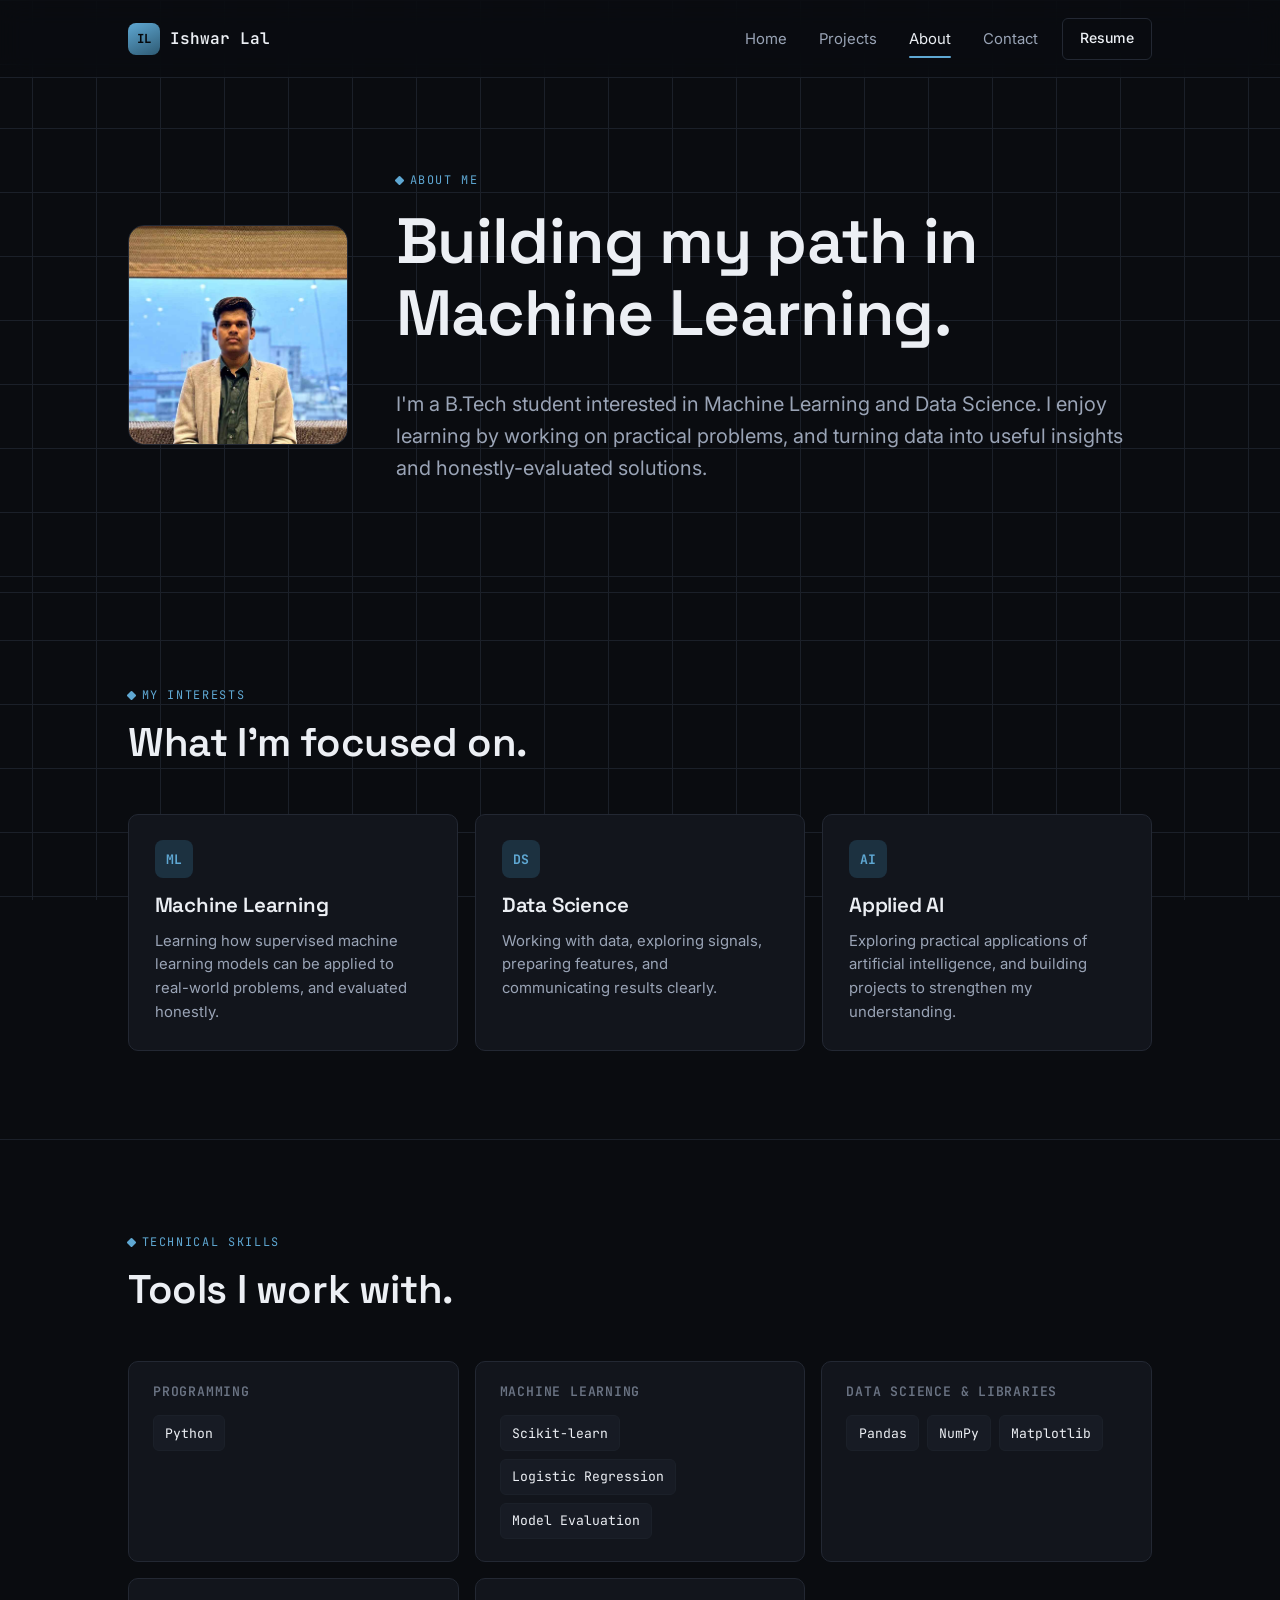
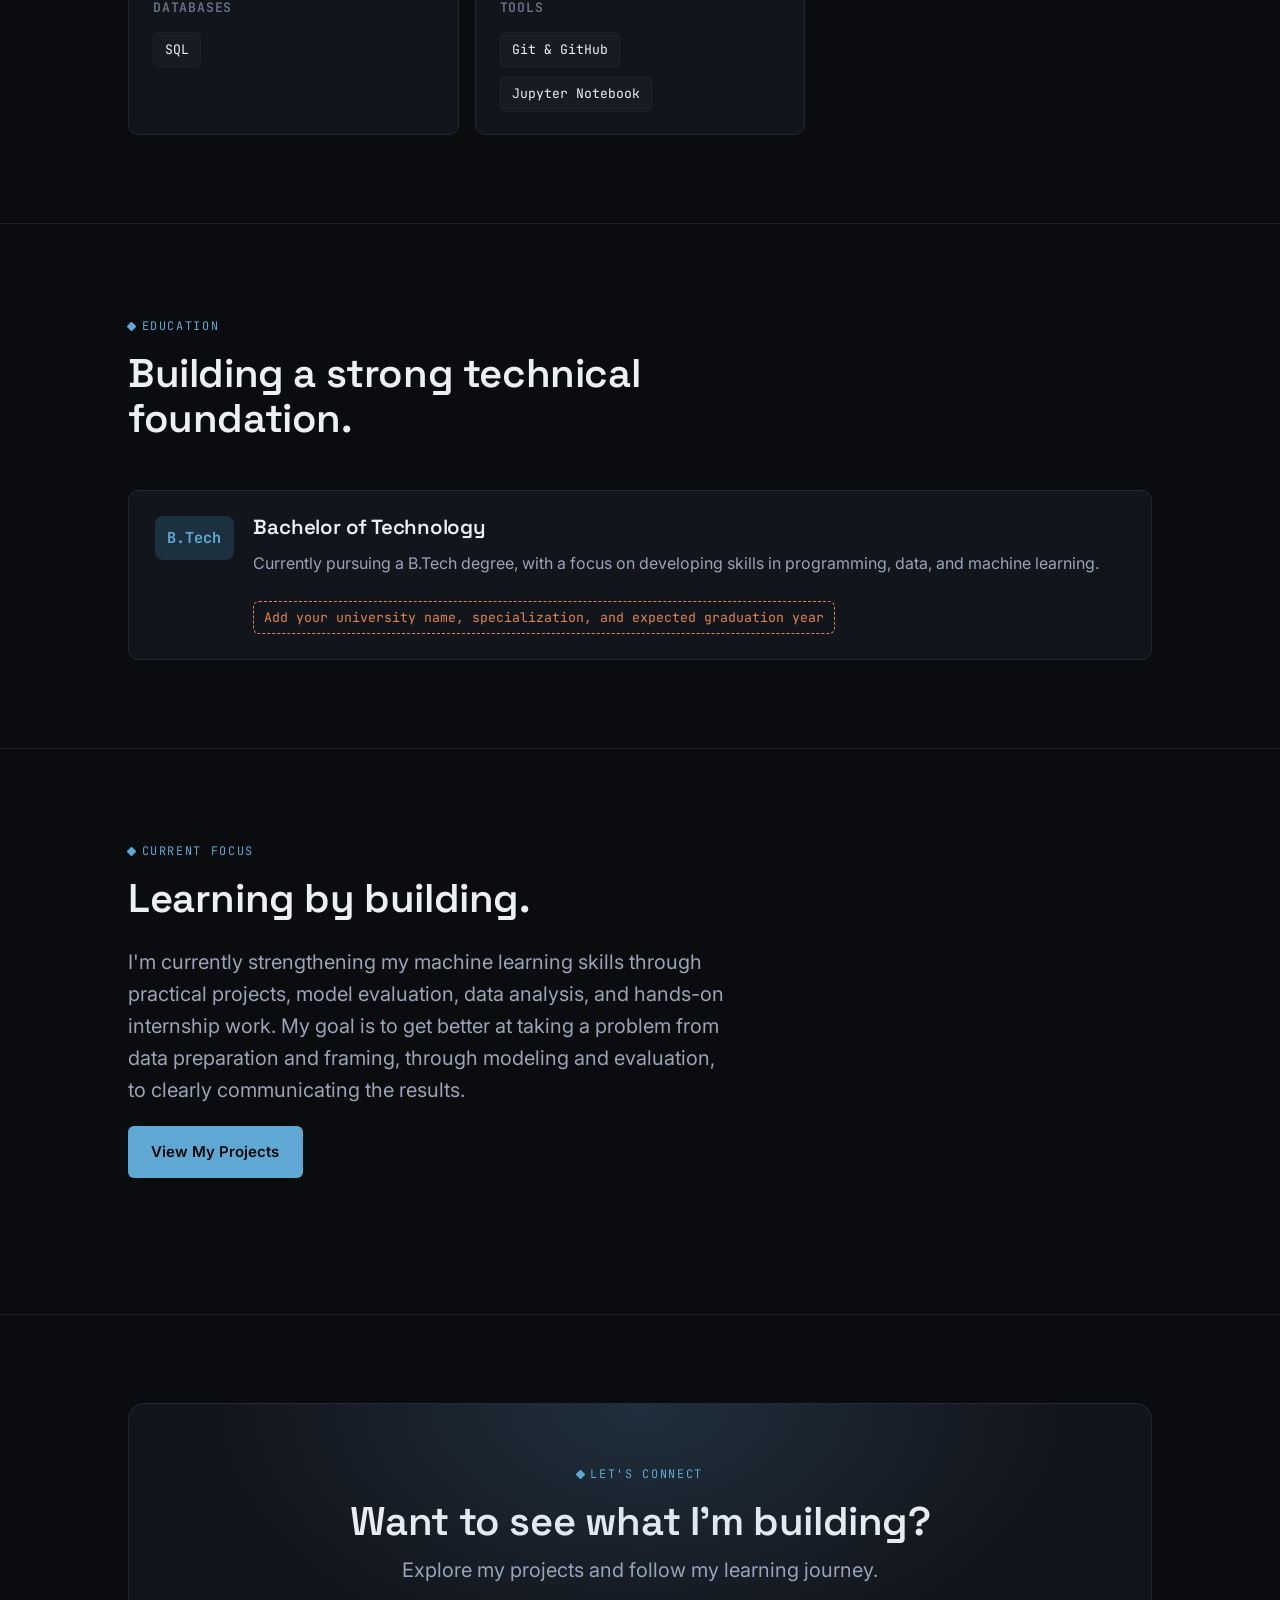
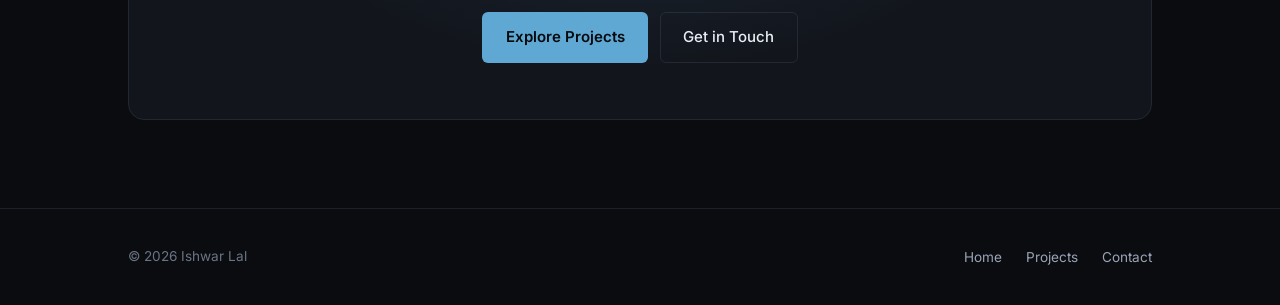
==== commit 5ee496bd: "Enhance about.html with meta tags and favicon Added meta tags for social media sharing and a favicon" ====
--- a/about.html
+++ b/about.html
@@ -5,6 +5,16 @@
 <meta name="viewport" content="width=device-width, initial-scale=1.0">
 <title>About | Ishwar Lal</title>
 <meta name="description" content="About Ishwar Lal — B.Tech student focused on Machine Learning and Data Science, with skills in Python, Scikit-learn, Pandas, and SQL.">
+<link rel="icon" href="data:image/svg+xml,%3Csvg xmlns=%27http://www.w3.org/2000/svg%27 viewBox=%270 0 100 100%27%3E%3Crect width=%27100%27 height=%27100%27 rx=%2722%27 fill=%27%235FA8D3%27/%3E%3Ctext x=%2750%25%27 y=%2758%25%27 font-family=%27monospace%27 font-weight=%27700%27 font-size=%2740%27 fill=%27%230A0C10%27 text-anchor=%27middle%27%3EIL%3C/text%3E%3C/svg%3E">
+<meta property="og:type" content="website">
+<meta property="og:title" content="About | Ishwar Lal">
+<meta property="og:description" content="About Ishwar Lal — B.Tech student focused on Machine Learning and Data Science.">
+<meta property="og:image" content="https://ishwarsolanki-004.github.io/Ishwar-portfolio/og-image.png">
+<meta property="og:url" content="https://ishwarsolanki-004.github.io/Ishwar-portfolio/about.html">
+<meta name="twitter:card" content="summary_large_image">
+<meta name="twitter:title" content="About | Ishwar Lal">
+<meta name="twitter:description" content="About Ishwar Lal — B.Tech student focused on Machine Learning and Data Science.">
+<meta name="twitter:image" content="https://ishwarsolanki-004.github.io/Ishwar-portfolio/og-image.png">
 <link rel="preconnect" href="https://fonts.googleapis.com">
 <link rel="preconnect" href="https://fonts.gstatic.com" crossorigin>
 <link href="https://fonts.googleapis.com/css2?family=Space+Grotesk:wght@500;600;700&family=Inter:wght@400;500;600&family=JetBrains+Mono:wght@400;500;600;700&display=swap" rel="stylesheet">
--- a/style.css
+++ b/style.css
@@ -12,11 +12,11 @@
   --text-primary:  #ECEFF4;
   --text-secondary:#9AA4B6;
   --text-muted:    #6B7484;
-  --signal:        #6C8CFF;   /* indigo — baseline / clean signal */
-  --signal-dim:    #2B3560;
-  --flag:          #F5A623;   /* amber — flagged / anomalous data */
-  --flag-dim:      #4A3A19;
-  --good:          #4ADE9A;
+  --signal:        #5FA8D3;   /* steel blue — baseline / clean signal */
+  --signal-dim:    #1C3140;
+  --flag:          #E08650;   /* rust orange — flagged / anomalous data */
+  --flag-dim:      #3D2417;
+  --good:          #86C08A;
 
   /* Type */
   --font-display: 'Space Grotesk', 'Segoe UI', sans-serif;
@@ -143,7 +143,7 @@
 }
 .brand-mark{
   width: 32px; height:32px; border-radius: 8px;
-  background: linear-gradient(155deg, var(--signal), #3A4CC7);
+  background: linear-gradient(155deg, var(--signal), #2E5A73);
   display:flex; align-items:center; justify-content:center;
   font-family: var(--font-mono); font-size:.78rem; font-weight:700;
   color:#05070A;
@@ -173,6 +173,10 @@
 }
 .nav-cta:hover{ border-color: var(--signal); background: var(--signal-dim); }
 .nav-right{ display:flex; align-items:center; gap:1.5rem; }
+
+/* The Resume link inside .nav-links is for the mobile menu only —
+   hidden on desktop, where the standalone .desktop-only button shows instead */
+.nav-links li.mobile-resume-item{ display:none; }
 
 .nav-toggle{
   display:none; background:none; border:1px solid var(--border);
@@ -196,6 +200,7 @@
   }
   .nav-links.is-open{ opacity:1; visibility:visible; transform: translateY(0); }
   .nav-links a{ font-size: 1.15rem; }
+  .nav-links li.mobile-resume-item{ display:list-item; }
   .nav-cta.desktop-only{ display:none; }
   .nav-toggle{ display:inline-flex; }
 }
@@ -218,7 +223,7 @@
 .btn-primary{
   background: var(--signal); color: #05070A; font-weight:600;
 }
-.btn-primary:hover{ background:#7C99FF; }
+.btn-primary:hover{ background:#7DBEE0; }
 .btn-outline{
   border-color: var(--border); color: var(--text-primary); background: transparent;
 }
@@ -250,7 +255,7 @@
 }
 .hero-panel::before{
   content:""; position:absolute; inset:0;
-  background: radial-gradient(120% 100% at 100% 0%, rgba(108,140,255,.14), transparent 60%);
+  background: radial-gradient(120% 100% at 100% 0%, rgba(95,168,211,.16), transparent 60%);
   pointer-events:none;
 }
 .readout-head{
@@ -262,7 +267,7 @@
 .readout-dot{
   width:7px; height:7px; border-radius:50%; background: var(--good);
   display:inline-block; margin-right:.5rem;
-  box-shadow: 0 0 0 3px rgba(74,222,154,.15);
+  box-shadow: 0 0 0 3px rgba(134,192,138,.18);
 }
 .readout-grid{
   display:grid; grid-template-columns: 1fr 1fr; gap: 1px;
@@ -357,7 +362,7 @@
 }
 .feature-visual{
   background:
-    radial-gradient(80% 80% at 20% 20%, rgba(108,140,255,.22), transparent 60%),
+    radial-gradient(80% 80% at 20% 20%, rgba(95,168,211,.24), transparent 60%),
     linear-gradient(160deg, var(--bg-raised-2), var(--bg));
   border-right: 1px solid var(--border);
   padding: 2rem; display:flex; flex-direction:column; justify-content:space-between;
@@ -489,7 +494,7 @@
 }
 .cta-band::before{
   content:""; position:absolute; inset:0;
-  background: radial-gradient(60% 120% at 50% 0%, rgba(108,140,255,.16), transparent 70%);
+  background: radial-gradient(60% 120% at 50% 0%, rgba(95,168,211,.18), transparent 70%);
 }
 .cta-band h2{ margin-bottom: .6rem; }
 .cta-band p{ margin: 0 auto 1.6rem; }
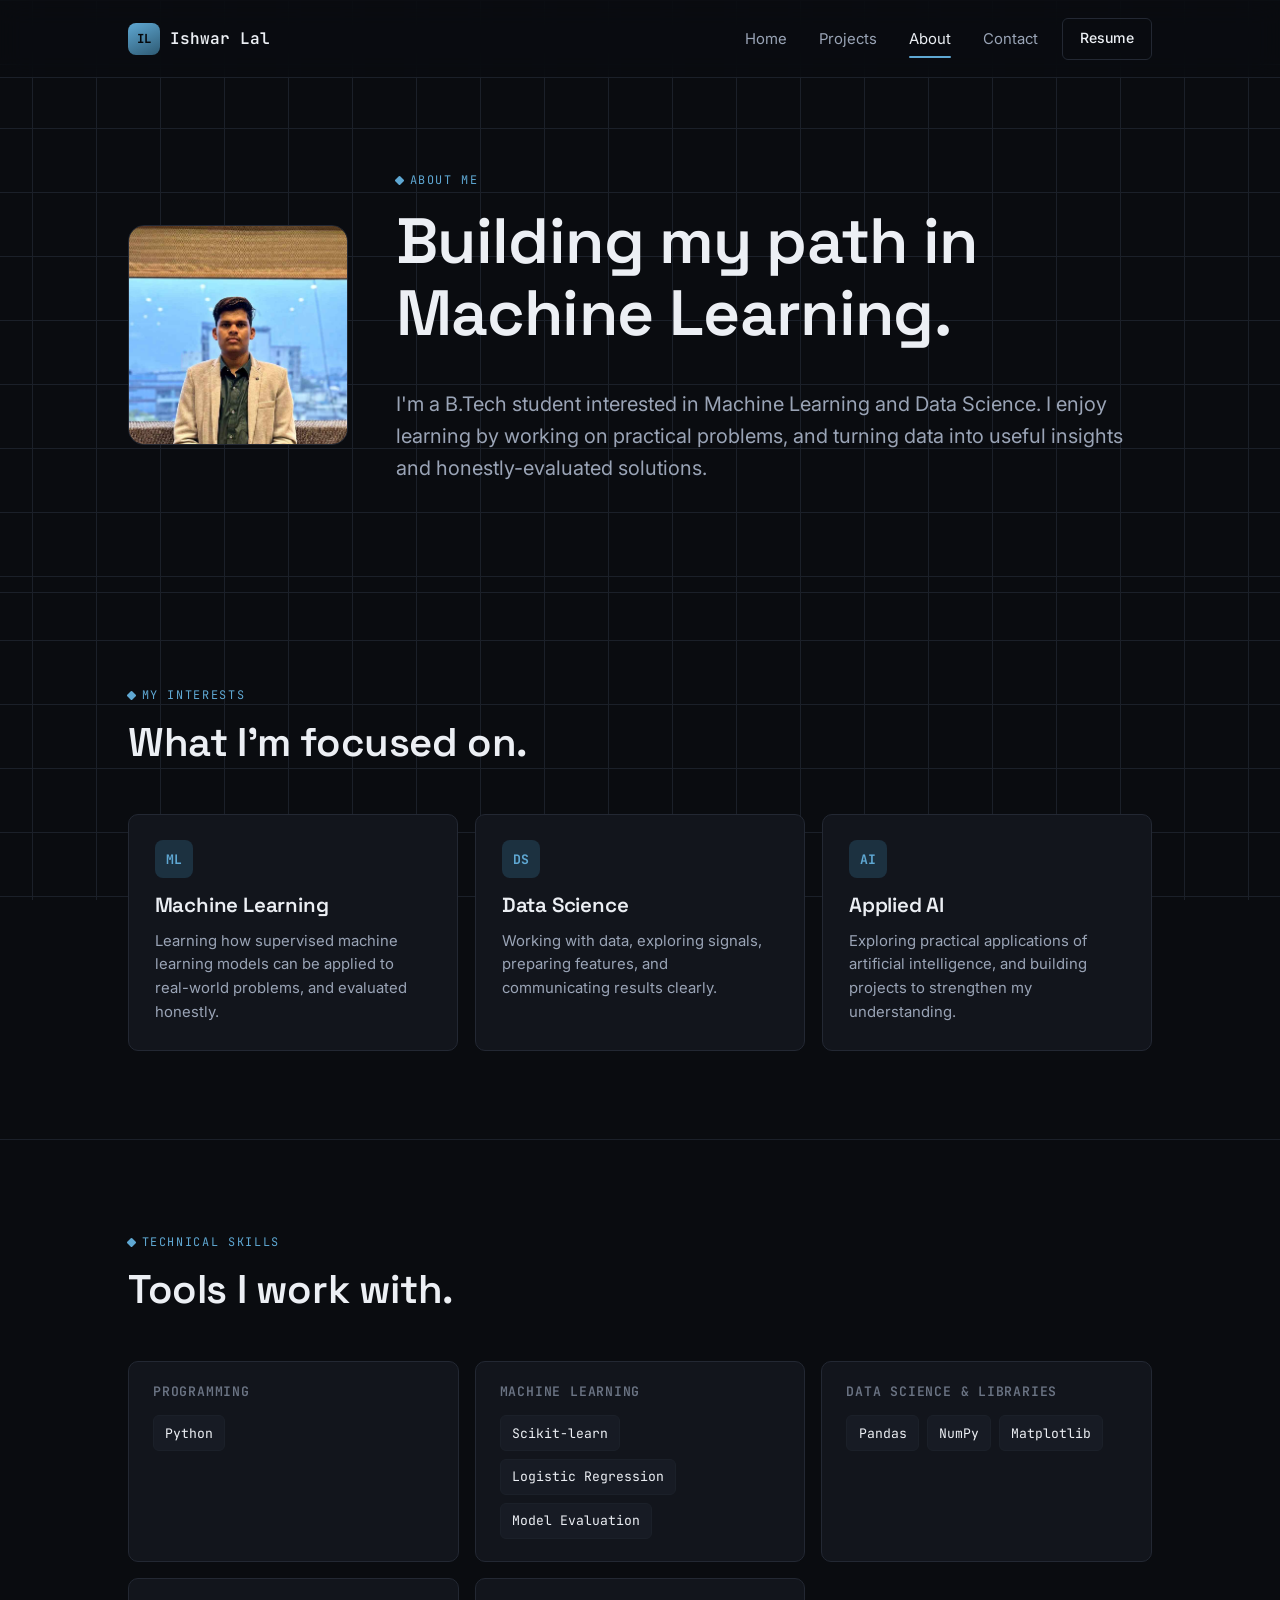
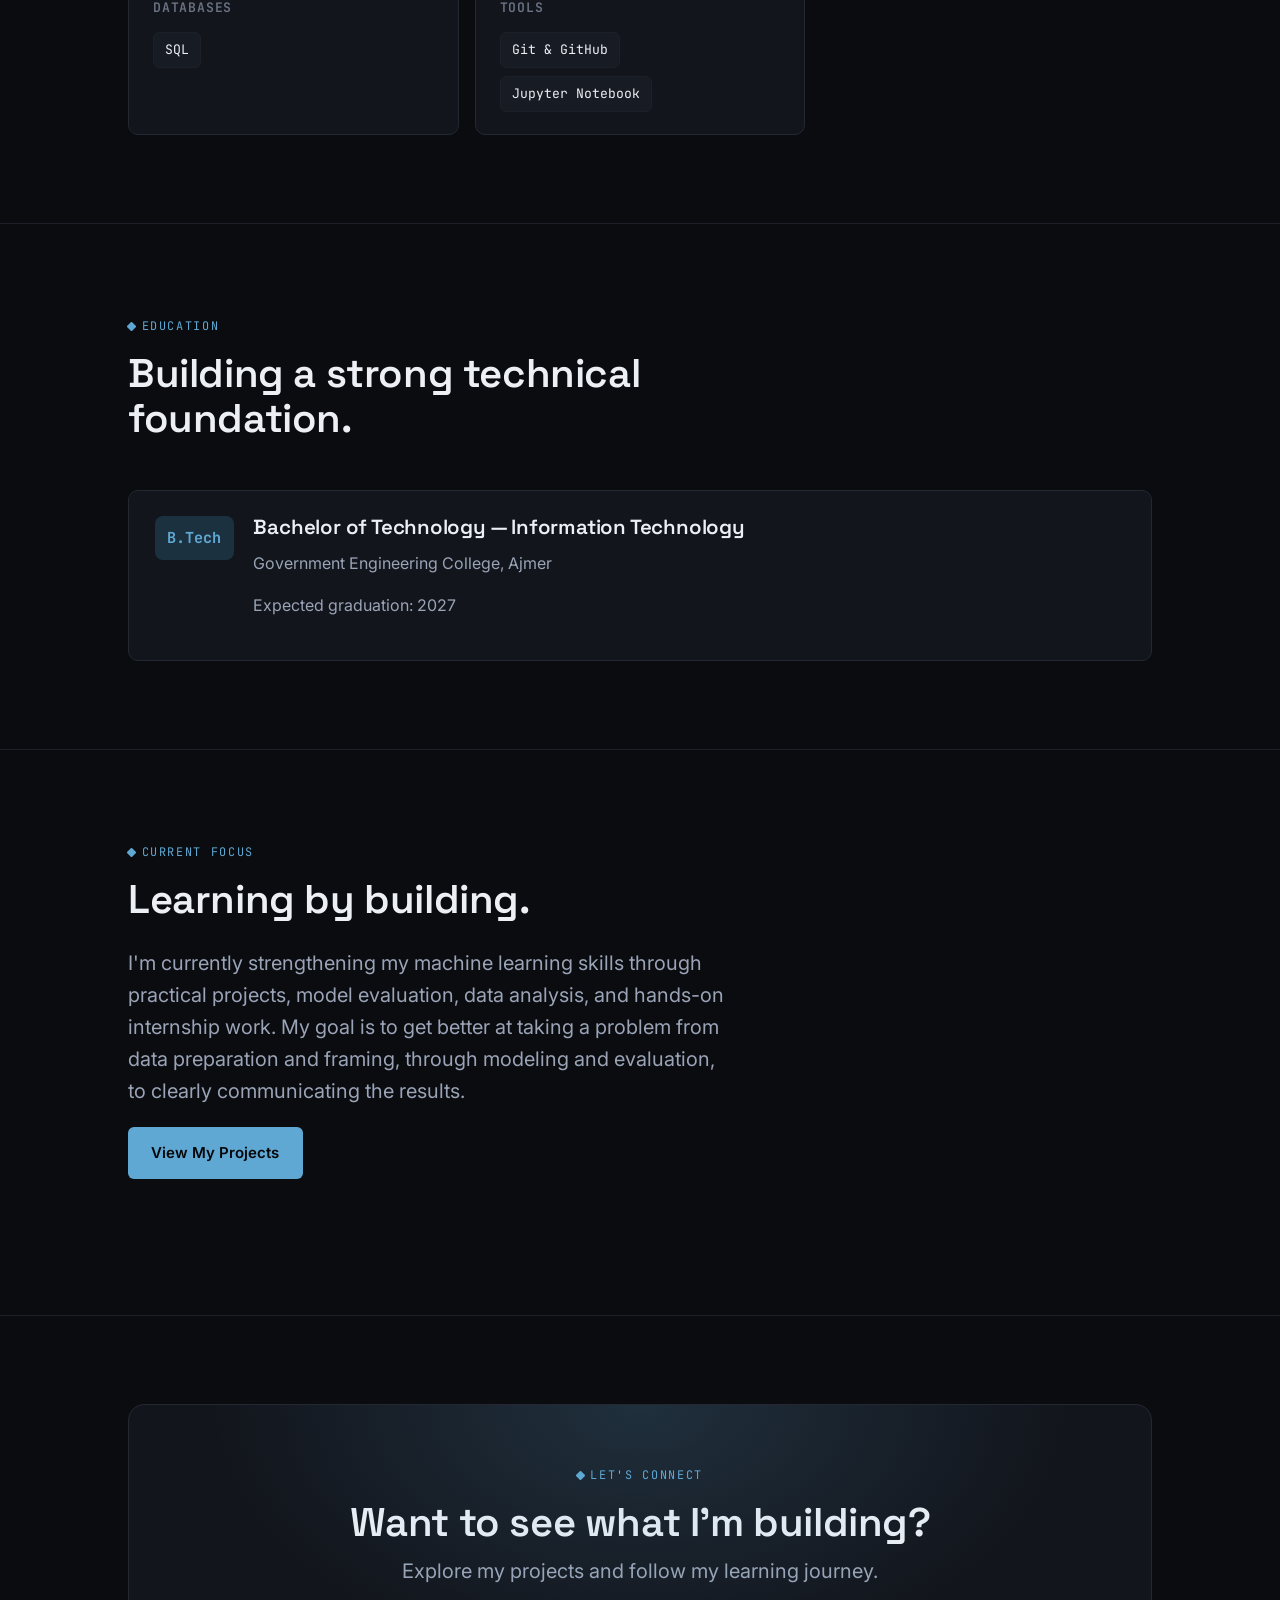
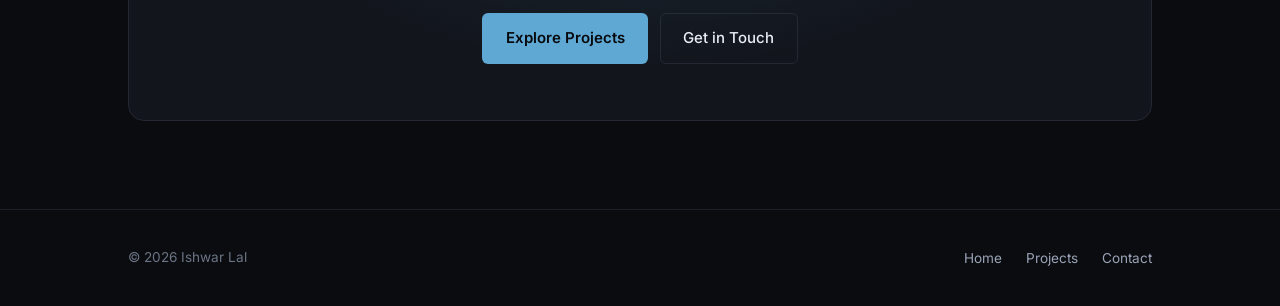
==== commit b734121a: "Revise B.Tech information and add graduation year Updated educational details for Bachelor of Techno" ====
--- a/about.html
+++ b/about.html
@@ -146,9 +146,9 @@
       <div class="edu-card reveal">
         <div class="edu-mark" aria-hidden="true">B.Tech</div>
         <div>
-          <h3>Bachelor of Technology</h3>
-          <p>Currently pursuing a B.Tech degree, with a focus on developing skills in programming, data, and machine learning.</p>
-          <span class="placeholder-text">Add your university name, specialization, and expected graduation year</span>
+          <h3>Bachelor of Technology — Information Technology</h3>
+          <p>Government Engineering College, Ajmer</p>
+          <p>Expected graduation: 2027</p>
         </div>
       </div>
     </div>
--- a/style.css
+++ b/style.css
@@ -119,6 +119,22 @@
   background: var(--signal);
   transform: rotate(45deg);
   flex-shrink:0;
+}
+
+.availability-badge{
+  display:inline-flex; align-items:center; gap:.6rem;
+  padding: .5rem .9rem;
+  border: 1px solid var(--border);
+  border-radius: 999px;
+  background: var(--bg-raised);
+  font-size: .82rem;
+  color: var(--text-secondary);
+  margin-bottom: 1.4rem;
+}
+.pulse-dot{
+  width:7px; height:7px; border-radius:50%;
+  background: var(--good); flex-shrink:0;
+  box-shadow: 0 0 0 3px rgba(134,192,138,.18);
 }
 
 /* ============================================================
@@ -294,6 +310,38 @@
   .hero{ grid-template-columns: 1fr; }
 }
 
+.availability-badge{
+  display:inline-flex; align-items:center; gap:.6rem;
+  margin-top: 1.4rem;
+  padding: .5rem .9rem;
+  border: 1px solid var(--border);
+  border-radius: 999px;
+  font-family: var(--font-mono);
+  font-size: .78rem;
+  color: var(--text-secondary);
+  background: var(--bg-raised);
+}
+
+.step-strip{
+  display:grid; grid-template-columns: repeat(3, 1fr); gap: 1.5rem;
+  margin-top: 1rem;
+}
+.step-num{
+  display:block; font-family: var(--font-mono); font-size:.78rem;
+  color: var(--signal); letter-spacing:.08em; margin-bottom:.6rem;
+}
+.step h3{ font-size: 1.05rem; margin-bottom:.4rem; }
+.step p{ font-size:.9rem; margin:0; }
+@media (max-width: 760px){ .step-strip{ grid-template-columns: 1fr; gap: 1.75rem; } }
+
+.feature-note{
+  font-size: .86rem;
+  color: var(--text-muted);
+  border-left: 2px solid var(--border);
+  padding-left: .8rem;
+  margin: 1rem 0 1.4rem;
+}
+
 /* ============================================================
    Sections
    ============================================================ */
